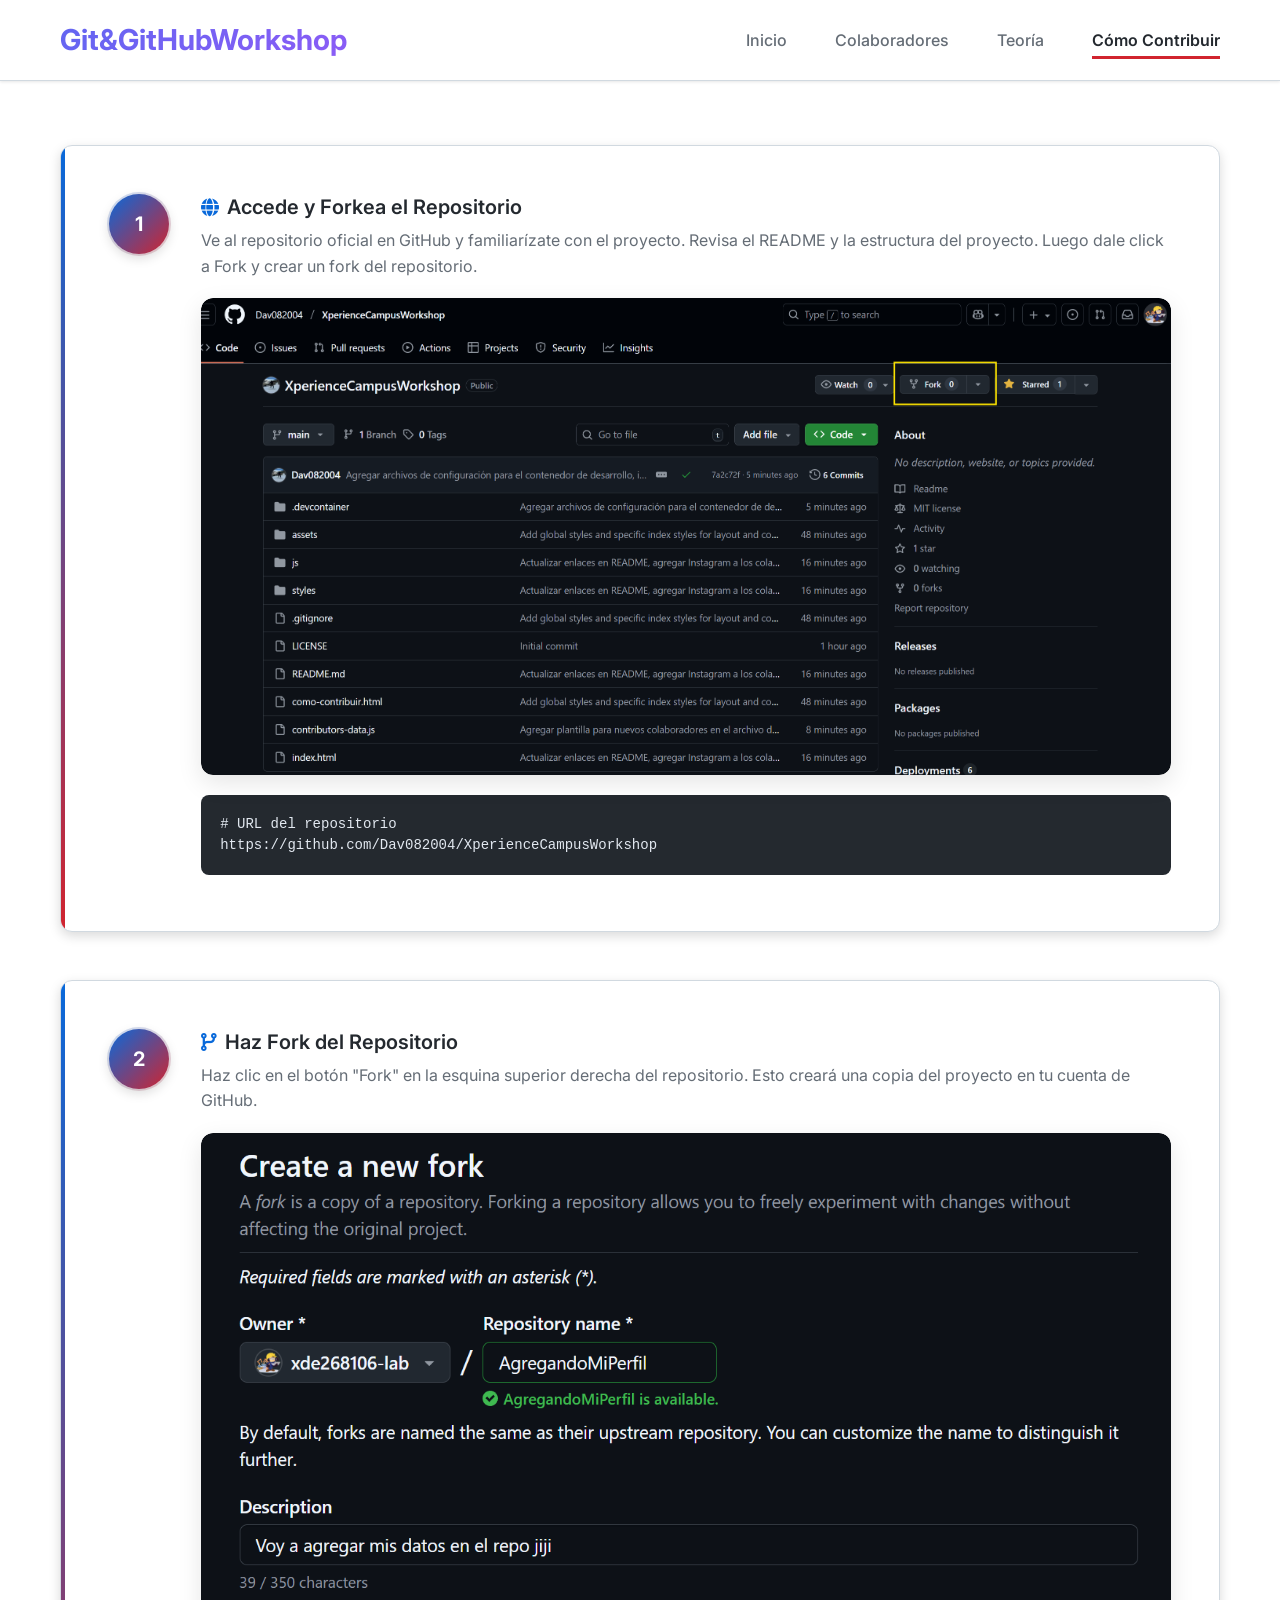
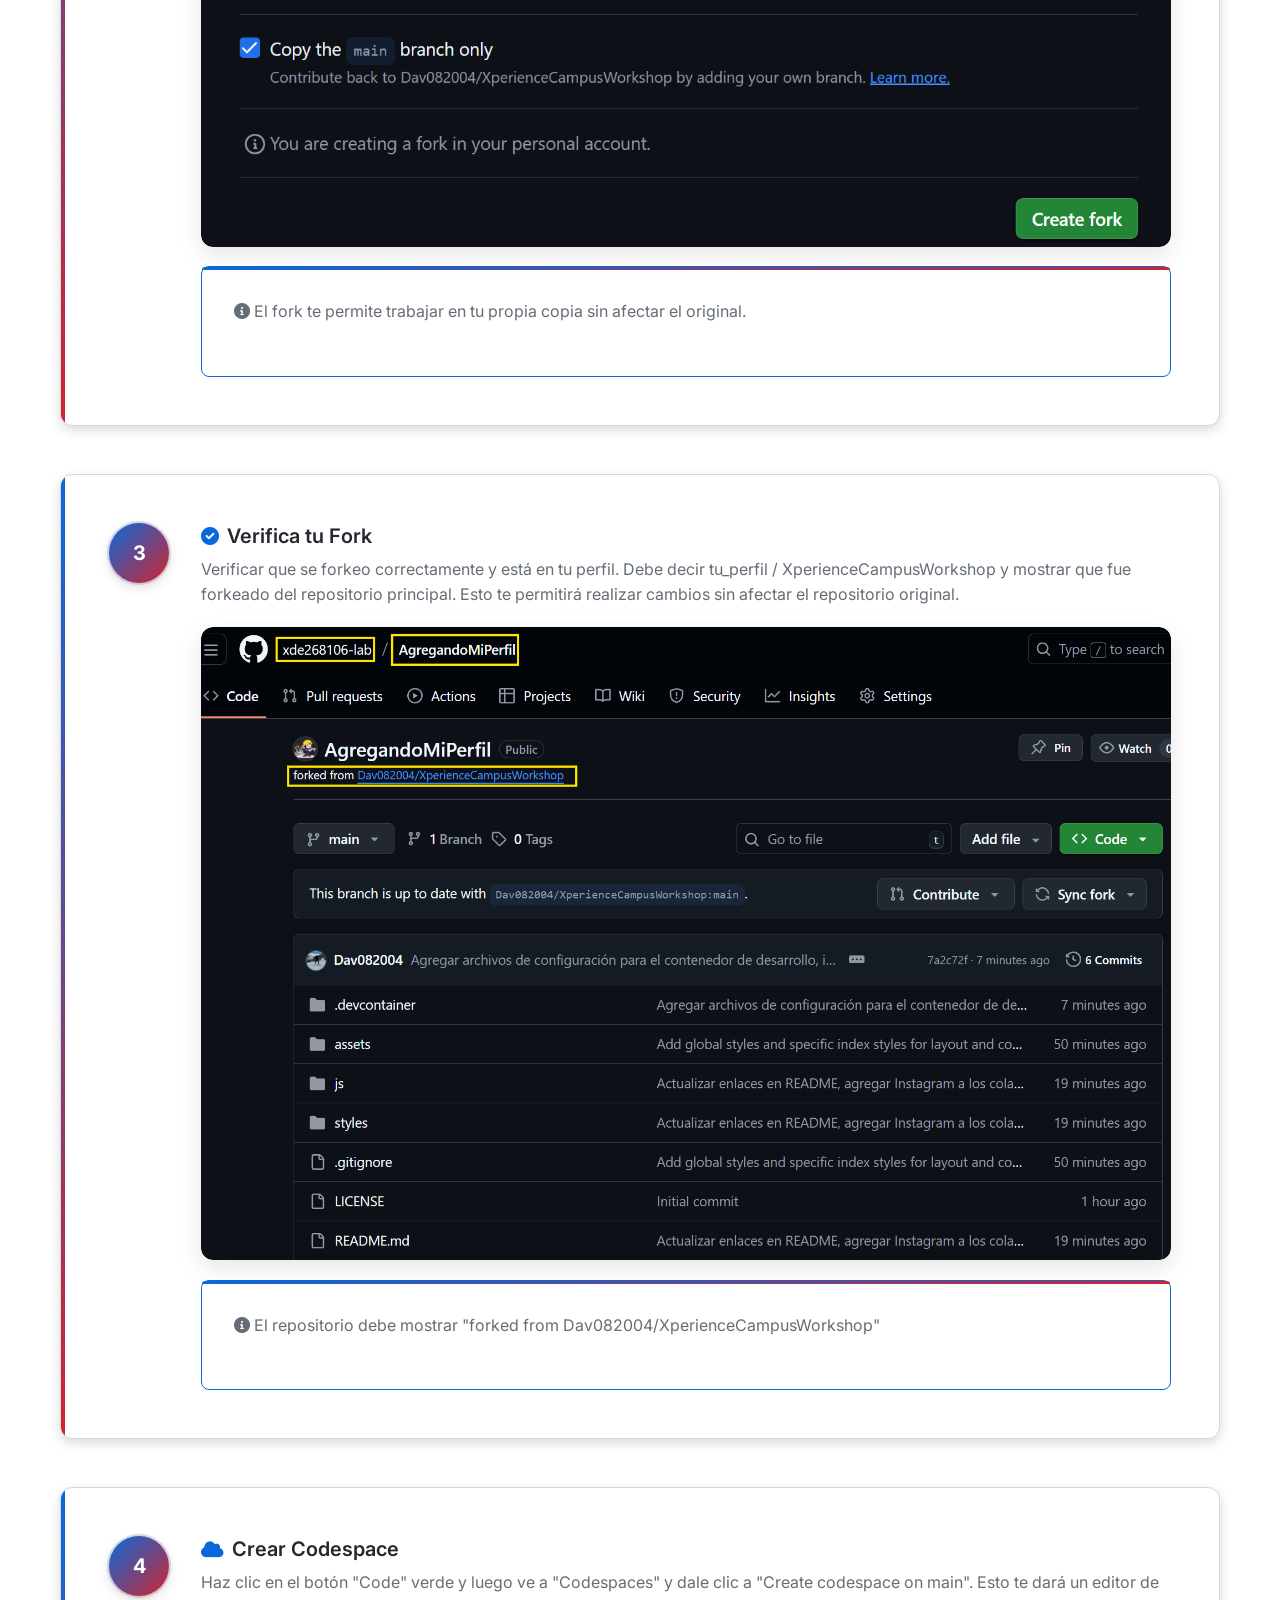
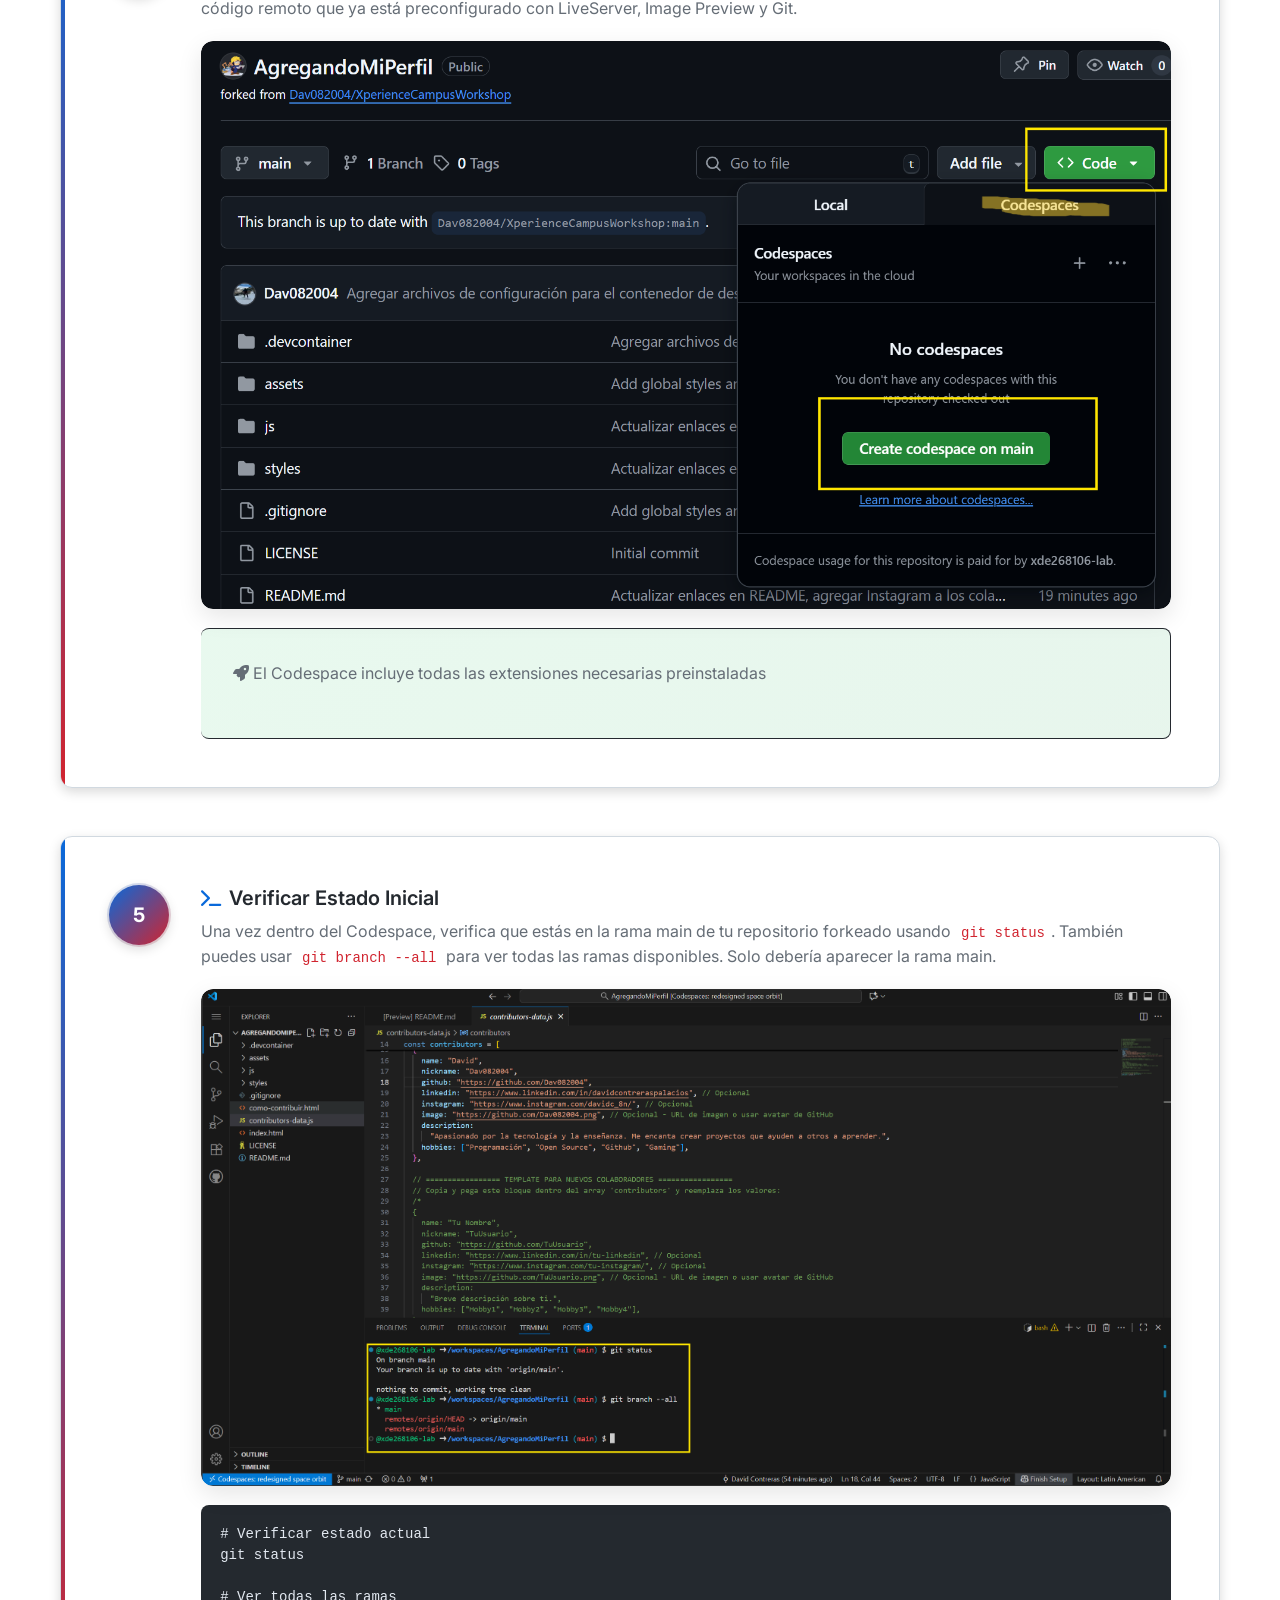
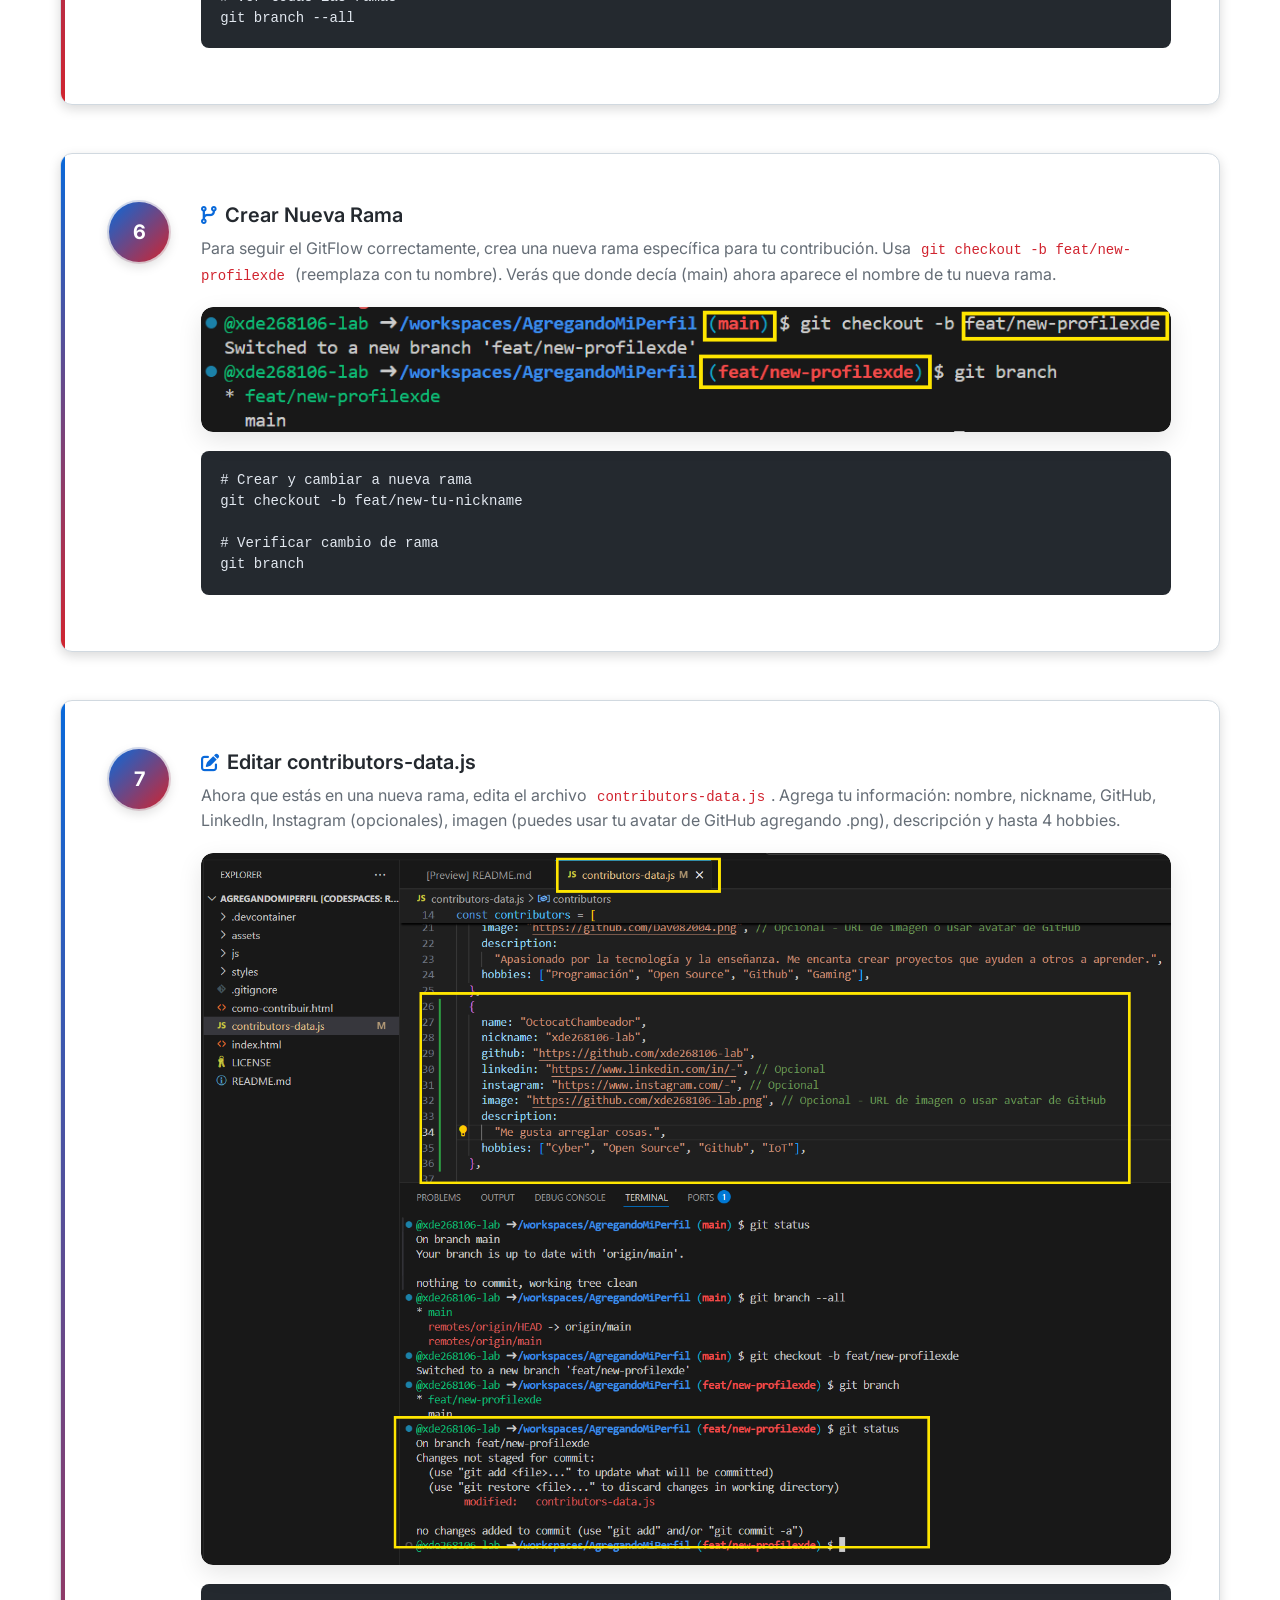
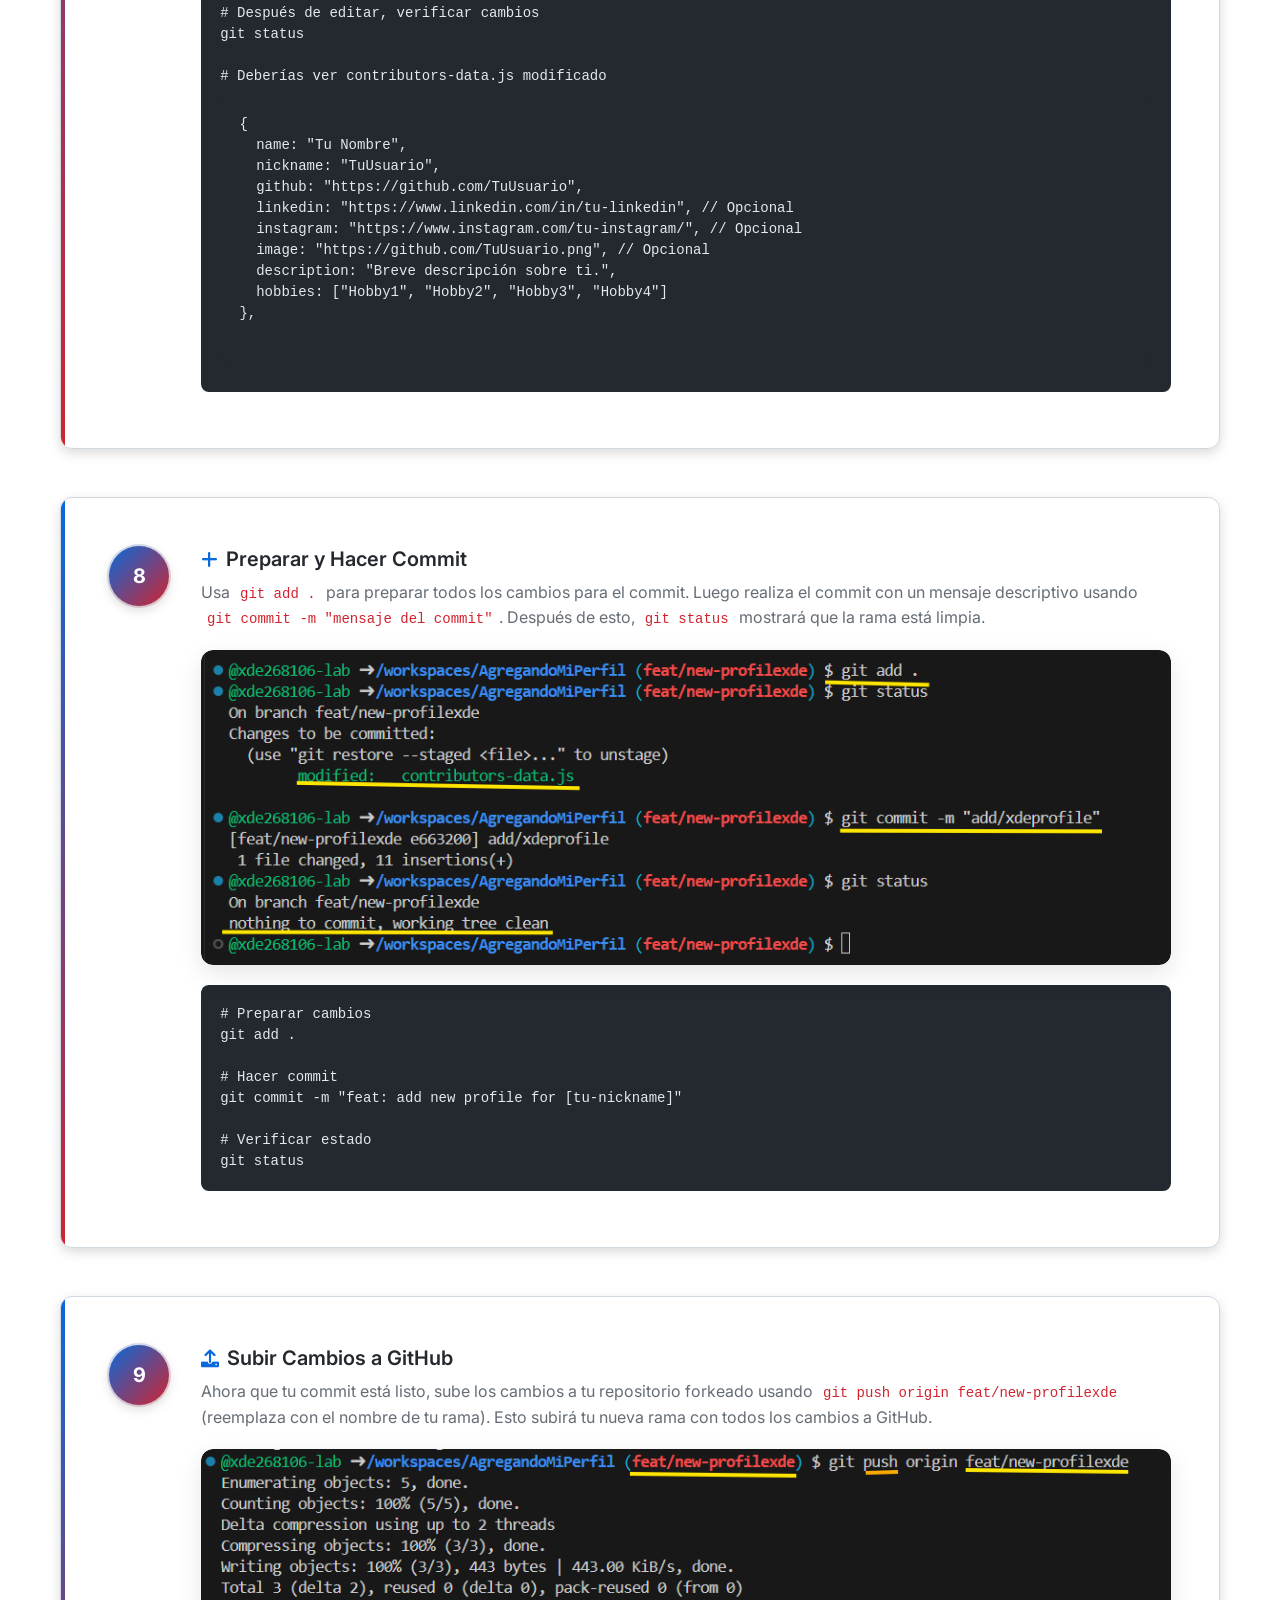
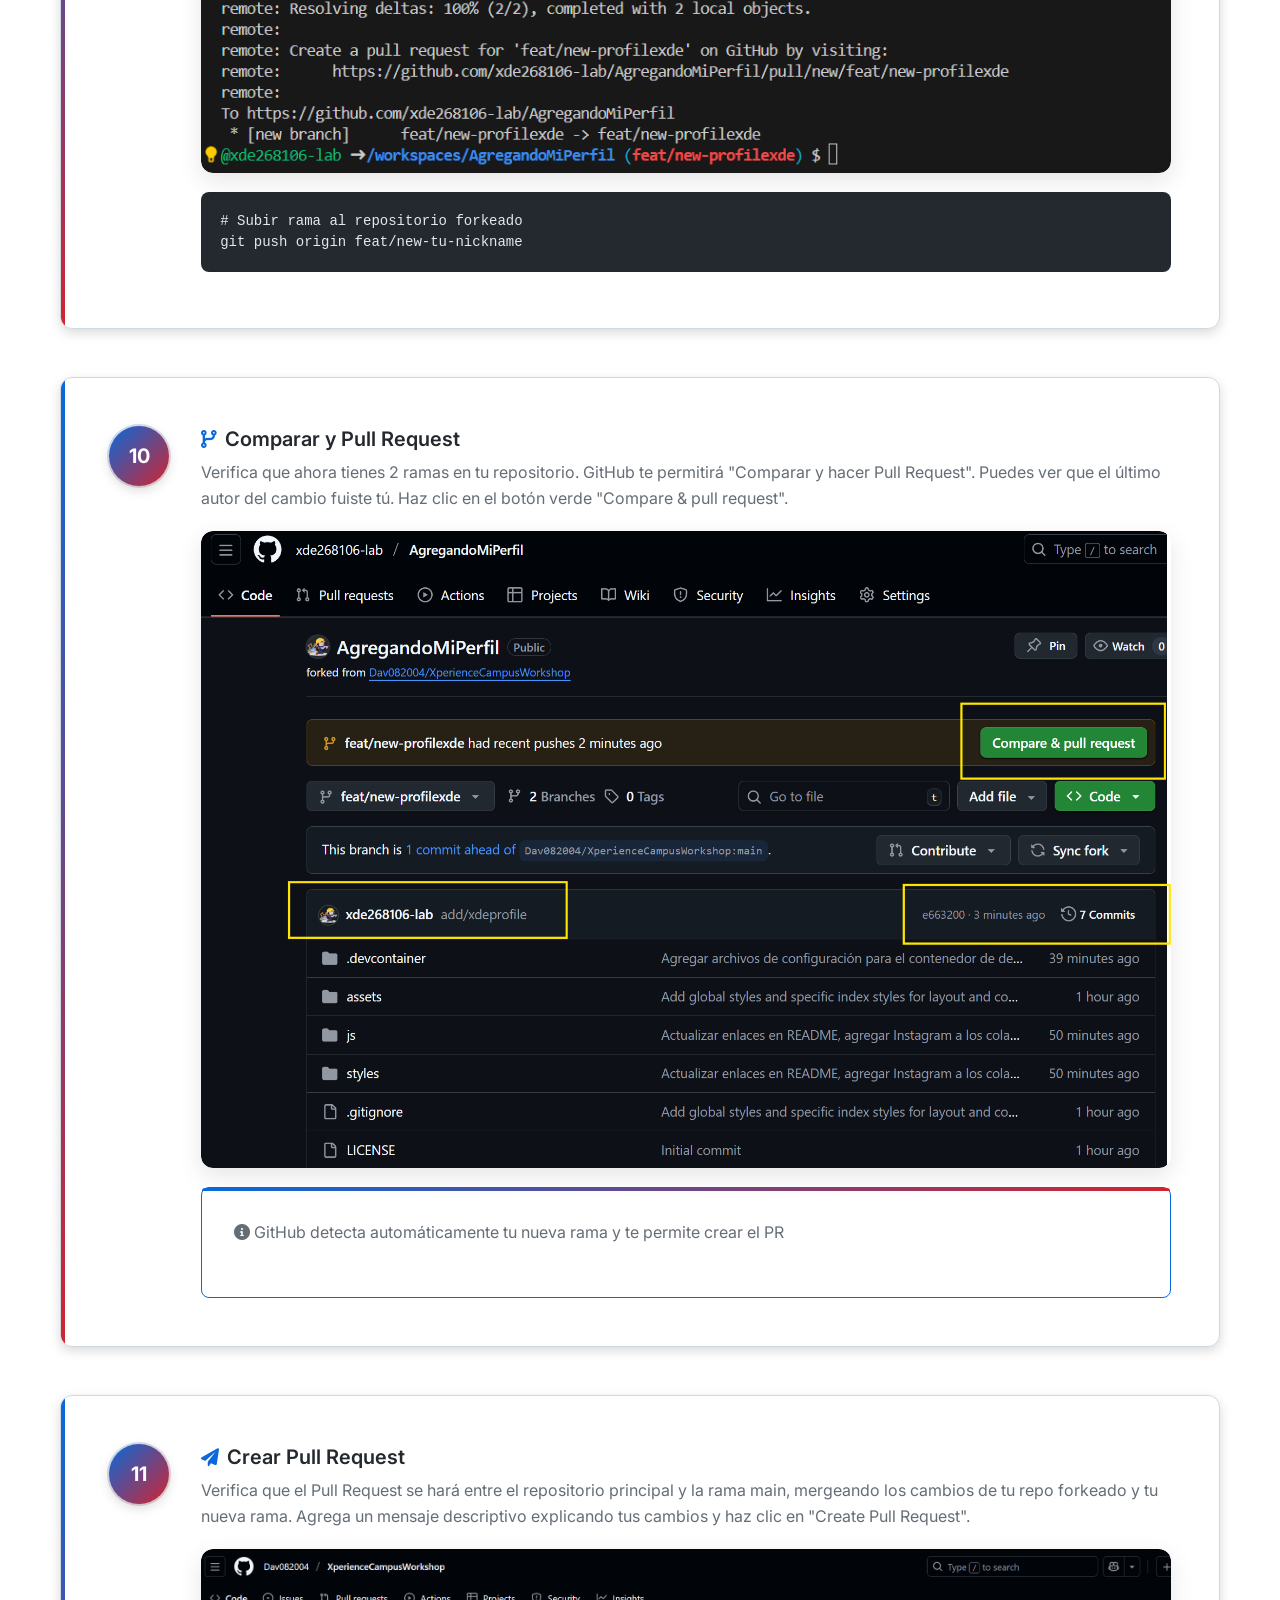
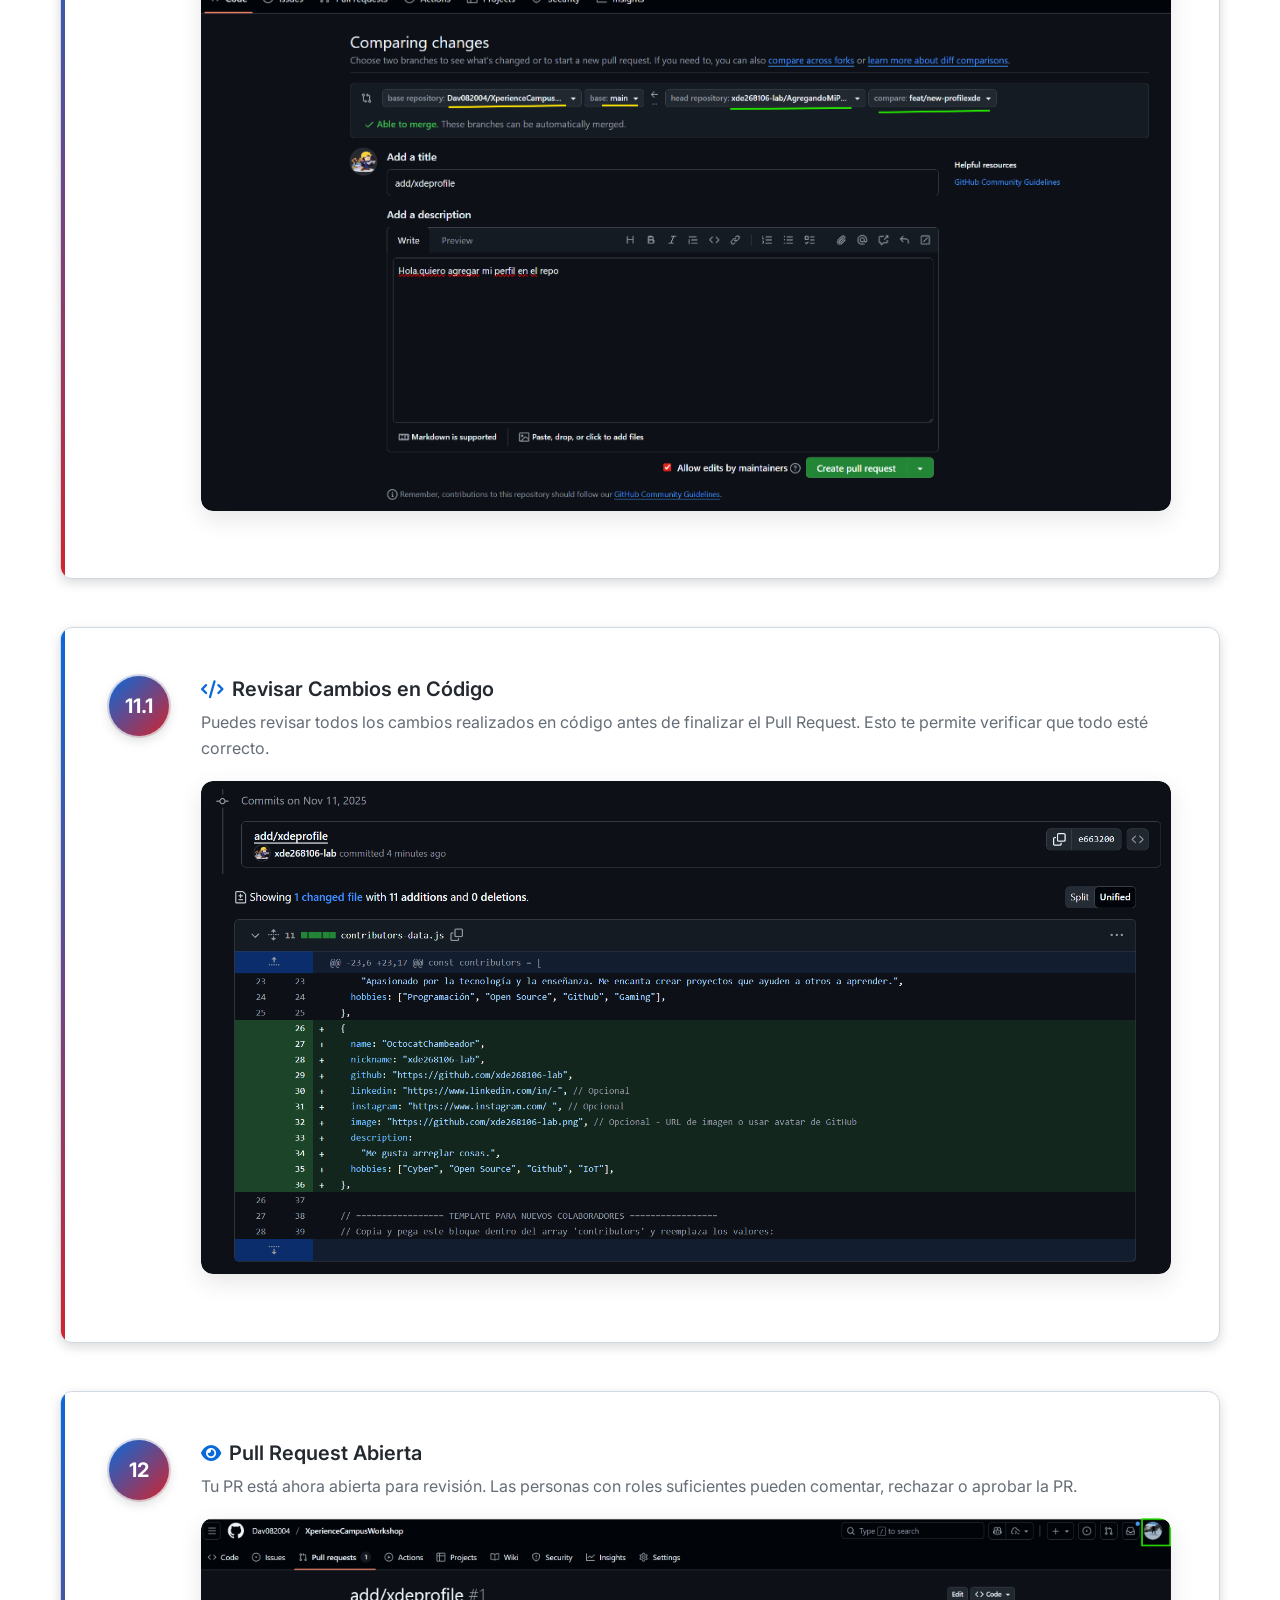
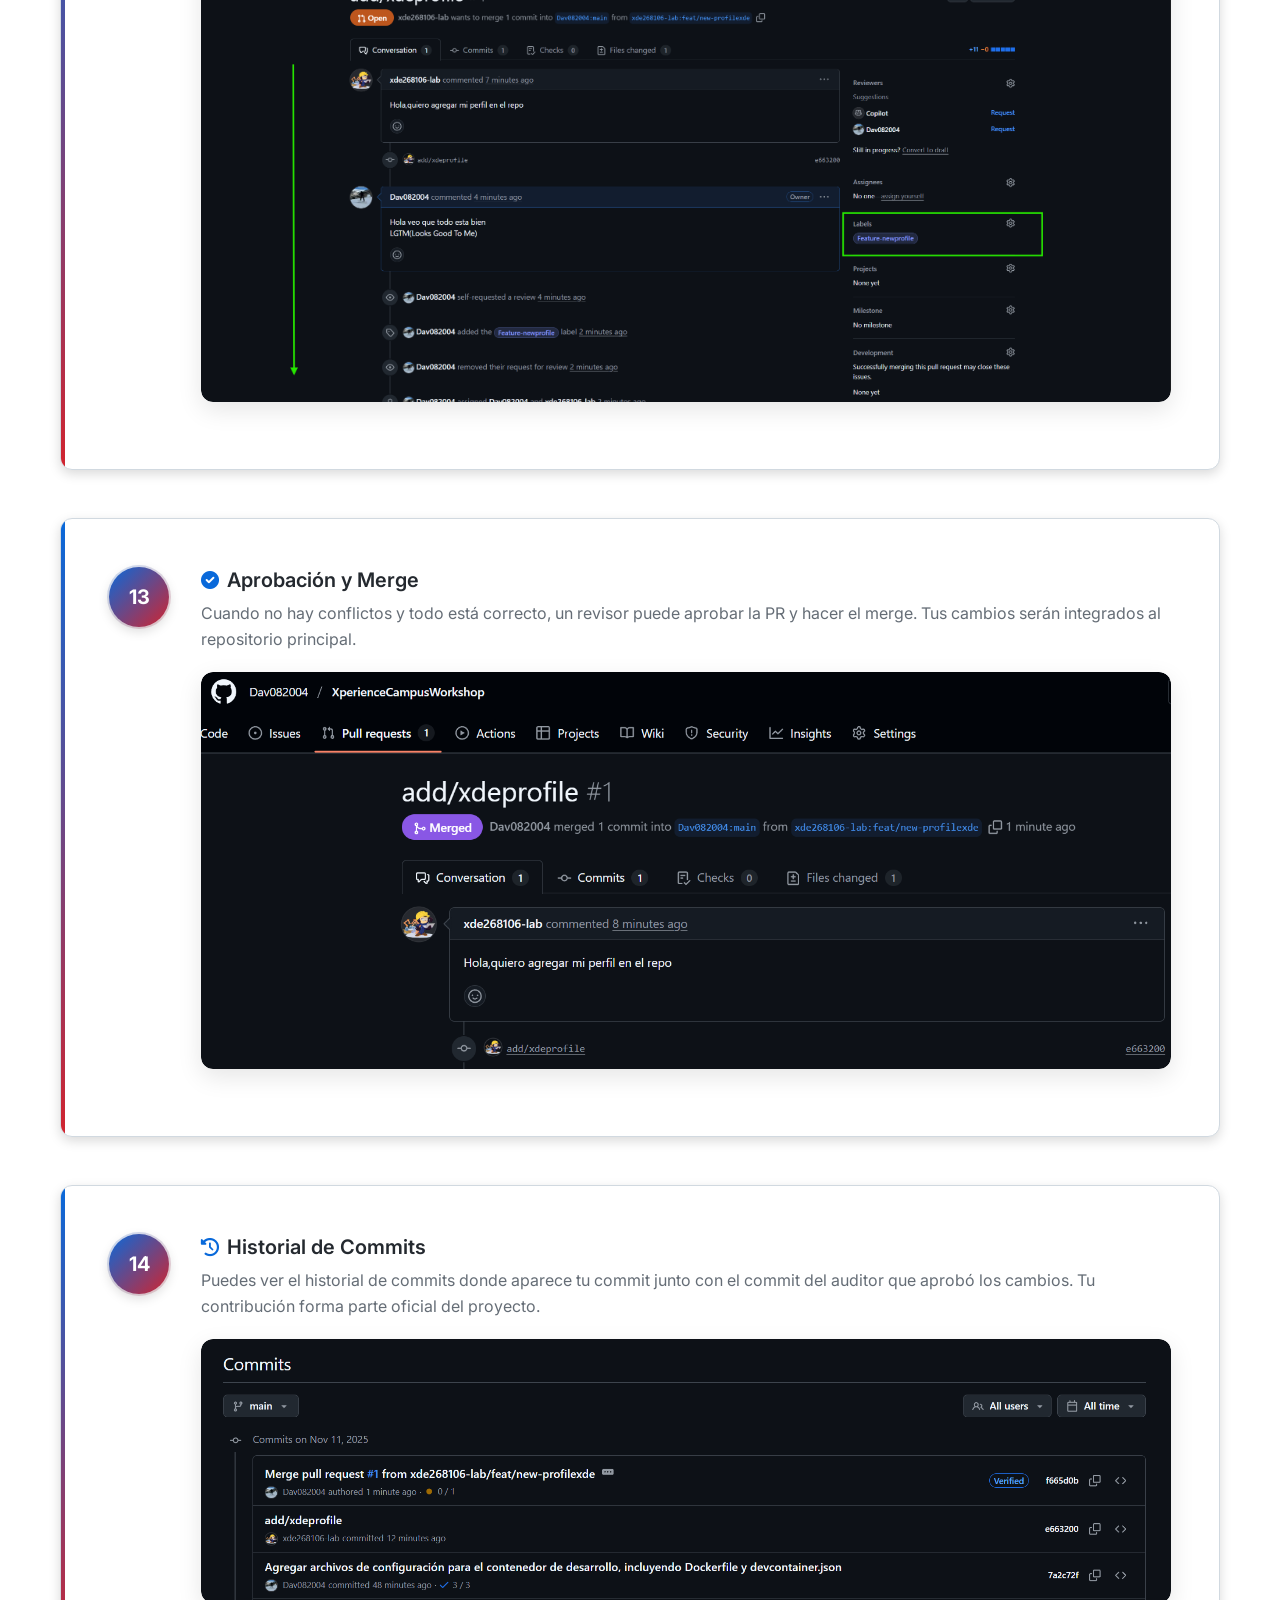
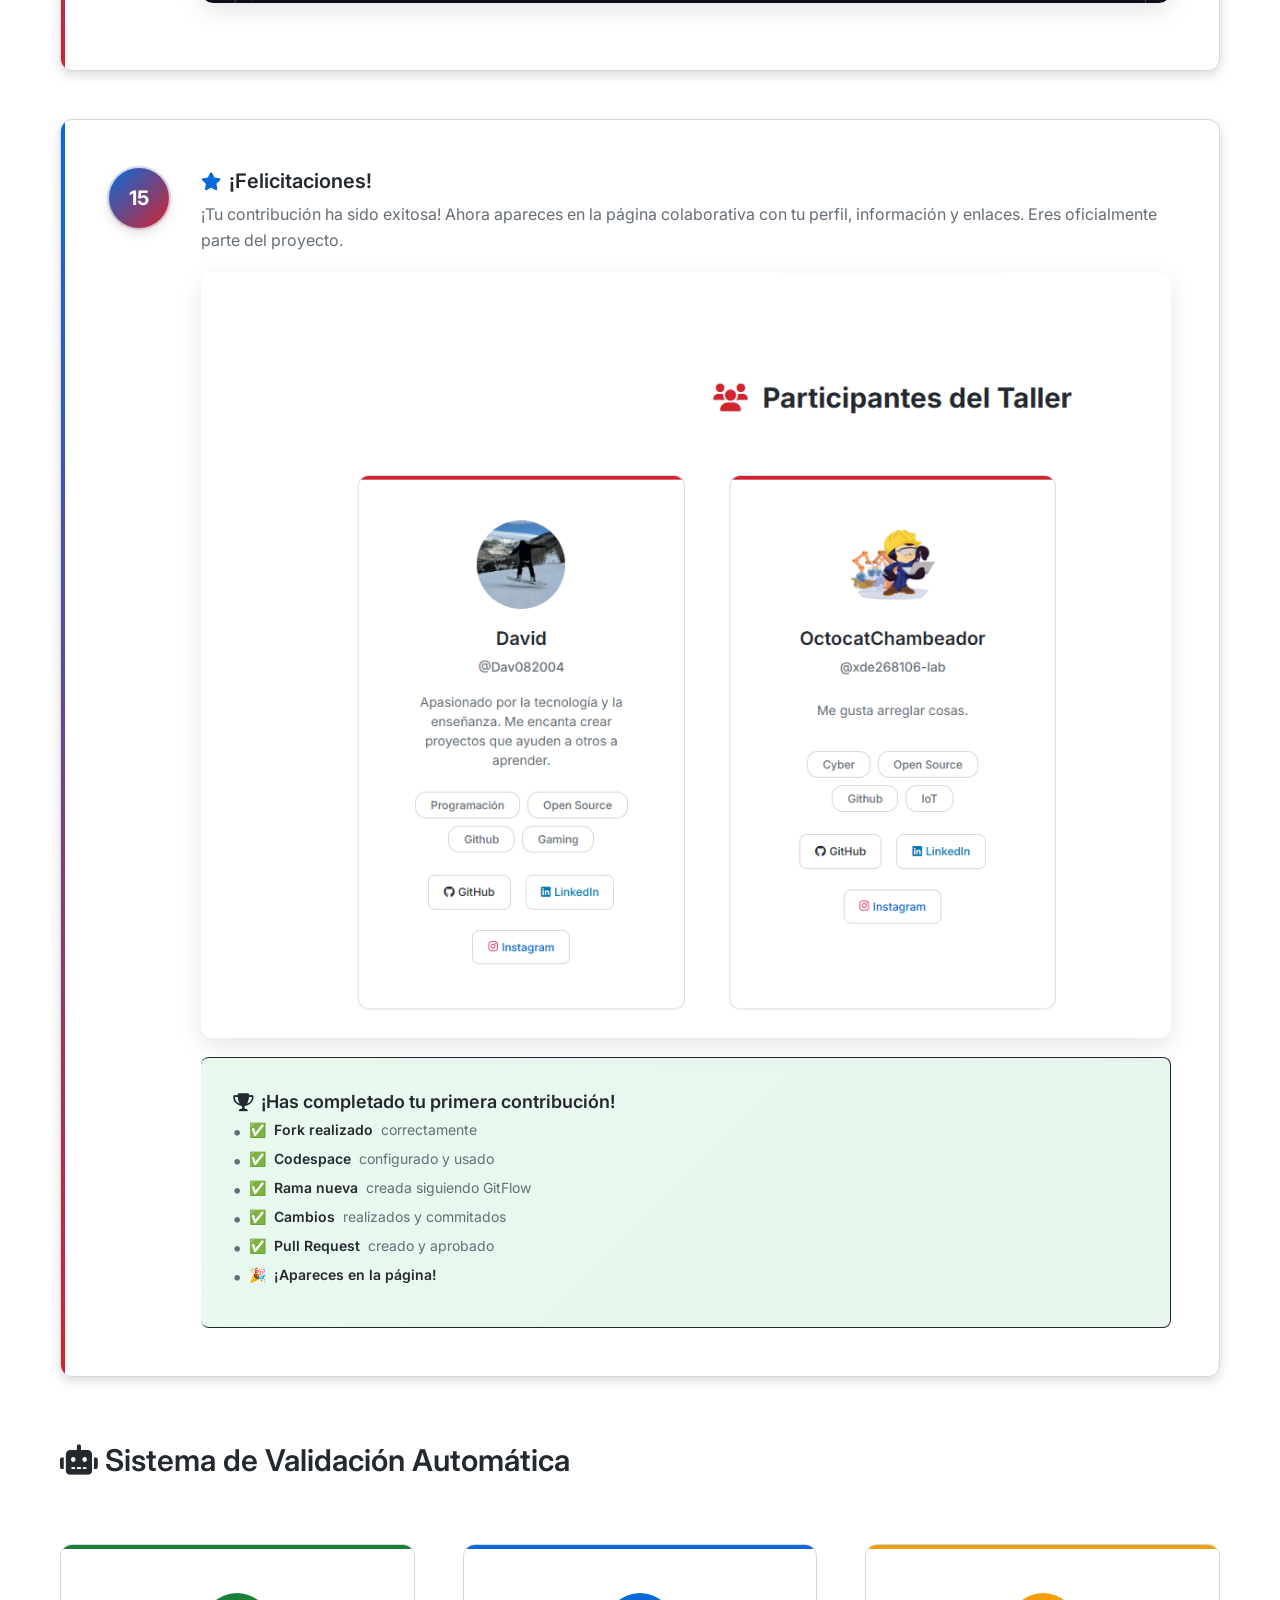
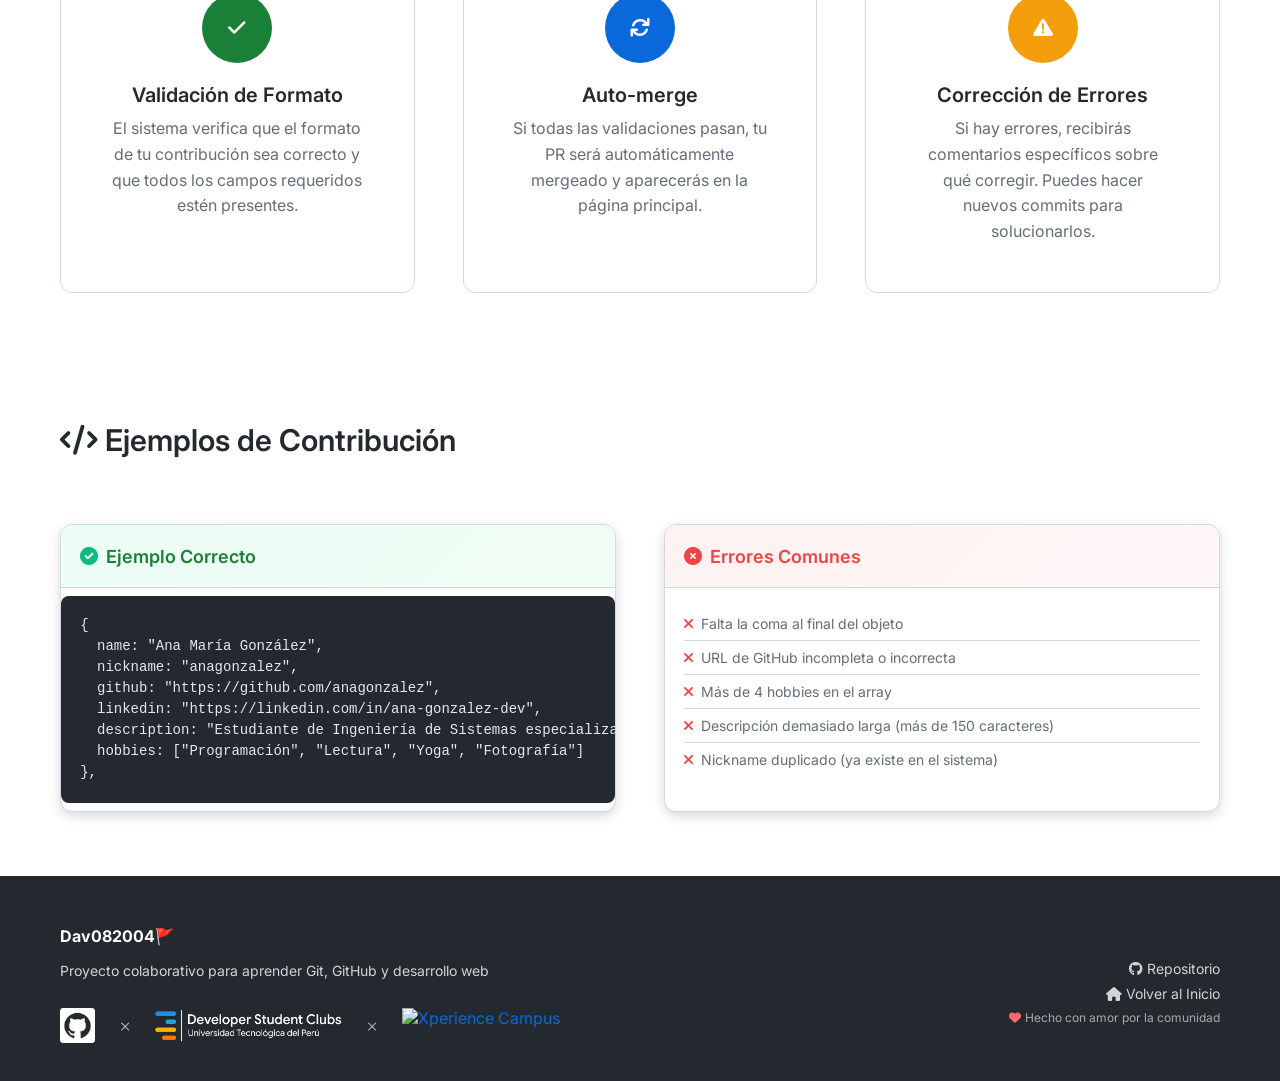
==== pages/como-contribuir-codespace.html @ 3e53f95e "Merge branch 'main' into newbranch" ====
<!DOCTYPE html>
<html lang="es">
  <head>
    <meta charset="UTF-8" />
    <meta name="viewport" content="width=device-width, initial-scale=1.0" />
    <title>Repositorio Colaborativo</title>
    <link rel="stylesheet" href="../styles/global.css" />
    <link rel="stylesheet" href="../styles/como-contribuir.css" />
    <link
      href="https://cdnjs.cloudflare.com/ajax/libs/font-awesome/6.0.0/css/all.min.css"
      rel="stylesheet" />
    <link
      href="https://fonts.googleapis.com/css2?family=Inter:wght@300;400;500;600;700&display=swap"
      rel="stylesheet" />
  </head>
  <body>
    <!-- Header -->
    <header class="header">
      <div class="header-container">
        <div class="header-title">
          <h1>Git&GitHubWorkshop</h1>
        </div>
        <nav class="header-nav" id="headerNav">
          <a href="../index.html" class="nav-link">Inicio</a>
          <a href="../index.html#participantes" class="nav-link">Colaboradores</a>
          <a href="teoria.html" class="nav-link">Teoría</a>
          <a href="como-contribuir.html" class="nav-link active"
            >Cómo Contribuir</a
          >
        </nav>
        <button class="mobile-menu-toggle" id="mobileMenuToggle">
          <span class="hamburger-line"></span>
          <span class="hamburger-line"></span>
          <span class="hamburger-line"></span>
        </button>
      </div>
    </header>

    <!-- Overlay para menú móvil -->
    <div class="mobile-overlay" id="mobileOverlay"></div>

    <!-- Main Content -->
    <main>
      <!-- Instrucciones para contribuir -->
      <section class="contribute-section">
        <div class="contribute-container">
          <div class="steps-container">
            <!-- Paso 1: Acceder al Repositorio -->
            <div class="step">
              <div class="step-number">1</div>
              <div class="step-content">
                <h3>
                  <i class="fas fa-globe"></i> Accede y Forkea el Repositorio
                </h3>
                <p>
                  Ve al repositorio oficial en GitHub y familiarízate con el
                  proyecto. Revisa el README y la estructura del proyecto. Luego
                  dale click a Fork y crear un fork del repositorio.
                </p>
                <div class="step-image">
                  <img
                    src="../assets/GuiaPasoAPasoV2/Paso1.png"
                    alt="Paso 1: Acceder al repositorio"
                    class="guide-image" />
                </div>
                <div class="code-example">
                  <pre><code># URL del repositorio
https://github.com/Dav082004/XperienceCampusWorkshop</code></pre>
                </div>
              </div>
            </div>

            <!-- Paso 2: Fork del Repositorio -->
            <div class="step">
              <div class="step-number">2</div>
              <div class="step-content">
                <h3>
                  <i class="fas fa-code-branch"></i> Haz Fork del Repositorio
                </h3>
                <p>
                  Haz clic en el botón "Fork" en la esquina superior derecha del
                  repositorio. Esto creará una copia del proyecto en tu cuenta
                  de GitHub.
                </p>
                <div class="step-image">
                  <img
                    src="../assets/GuiaPasoAPasoV2/Paso2.png"
                    alt="Paso 2: Fork del repositorio"
                    class="guide-image" />
                </div>
                <div class="info-box">
                  <p>
                    <i class="fas fa-info-circle"></i> El fork te permite
                    trabajar en tu propia copia sin afectar el original.
                  </p>
                </div>
              </div>
            </div>

            <!-- Paso 3: Verificar Fork -->
            <div class="step">
              <div class="step-number">3</div>
              <div class="step-content">
                <h3><i class="fas fa-check-circle"></i> Verifica tu Fork</h3>
                <p>
                  Verificar que se forkeo correctamente y está en tu perfil. Debe decir
                  tu_perfil / XperienceCampusWorkshop y mostrar que fue forkeado del repositorio principal.
                  Esto te permitirá realizar cambios sin afectar el repositorio original.
                </p>
                <div class="step-image">
                  <img
                    src="../assets/GuiaPasoAPasoV2/Paso3.png"
                    alt="Paso 3: Verificar fork"
                    class="guide-image" />
                </div>
                <div class="info-box">
                  <p>
                    <i class="fas fa-info-circle"></i> El repositorio debe mostrar "forked from Dav082004/XperienceCampusWorkshop"
                  </p>
                </div>
              </div>
            </div>

            <!-- Paso 4: Crear Codespace -->
            <div class="step">
              <div class="step-number">4</div>
              <div class="step-content">
                <h3><i class="fas fa-cloud"></i> Crear Codespace</h3>
                <p>
                  Haz clic en el botón "Code" verde y luego ve a "Codespaces" y dale clic a 
                  "Create codespace on main". Esto te dará un editor de código remoto que ya está 
                  preconfigurado con LiveServer, Image Preview y Git.
                </p>
                <div class="step-image">
                  <img
                    src="../assets/GuiaPasoAPasoV2/Paso4.png"
                    alt="Paso 4: Crear Codespace"
                    class="guide-image" />
                </div>
                <div class="info-box success">
                  <p>
                    <i class="fas fa-rocket"></i> El Codespace incluye todas las extensiones necesarias preinstaladas
                  </p>
                </div>
              </div>
            </div>

            <!-- Paso 5: Verificar Estado Inicial -->
            <div class="step">
              <div class="step-number">5</div>
              <div class="step-content">
                <h3><i class="fas fa-terminal"></i> Verificar Estado Inicial</h3>
                <p>
                  Una vez dentro del Codespace, verifica que estás en la rama main de tu repositorio forkeado 
                  usando <code>git status</code>. También puedes usar <code>git branch --all</code> para ver 
                  todas las ramas disponibles. Solo debería aparecer la rama main.
                </p>
                <div class="step-image">
                  <img
                    src="../assets/GuiaPasoAPasoV2/Paso5.png"
                    alt="Paso 5: Verificar estado inicial"
                    class="guide-image" />
                </div>
                <div class="code-example">
                  <pre><code># Verificar estado actual
git status

# Ver todas las ramas
git branch --all</code></pre>
                </div>
              </div>
            </div>

            <!-- Paso 6: Crear Nueva Rama -->
            <div class="step">
              <div class="step-number">6</div>
              <div class="step-content">
                <h3><i class="fas fa-code-branch"></i> Crear Nueva Rama</h3>
                <p>
                  Para seguir el GitFlow correctamente, crea una nueva rama específica para tu contribución. 
                  Usa <code>git checkout -b feat/new-profilexde</code> (reemplaza con tu nombre). 
                  Verás que donde decía (main) ahora aparece el nombre de tu nueva rama.
                </p>
                <div class="step-image">
                  <img
                    src="../assets/GuiaPasoAPasoV2/Paso6.png"
                    alt="Paso 6: Crear nueva rama"
                    class="guide-image" />
                </div>
                <div class="code-example">
                  <pre><code># Crear y cambiar a nueva rama
git checkout -b feat/new-tu-nickname

# Verificar cambio de rama
git branch</code></pre>
                </div>
              </div>
            </div>

            <!-- Paso 7: Editar Archivo -->
            <div class="step">
              <div class="step-number">7</div>
              <div class="step-content">
                <h3><i class="fas fa-edit"></i> Editar contributors-data.js</h3>
                <p>
                  Ahora que estás en una nueva rama, edita el archivo <code>contributors-data.js</code>. 
                  Agrega tu información: nombre, nickname, GitHub, LinkedIn, Instagram (opcionales), 
                  imagen (puedes usar tu avatar de GitHub agregando .png), descripción y hasta 4 hobbies.
                </p>
                <div class="step-image">
                  <img
                    src="../assets/GuiaPasoAPasoV2/Paso7.png"
                    alt="Paso 7: Editar archivo"
                    class="guide-image" />
                </div>
                <div class="code-example">
                  <pre><code># Después de editar, verificar cambios
git status

# Deberías ver contributors-data.js modificado</code></pre>

<div class="code-example">
  <pre><code>{
  name: "Tu Nombre",
  nickname: "TuUsuario",
  github: "https://github.com/TuUsuario",
  linkedin: "https://www.linkedin.com/in/tu-linkedin", // Opcional
  instagram: "https://www.instagram.com/tu-instagram/", // Opcional
  image: "https://github.com/TuUsuario.png", // Opcional
  description: "Breve descripción sobre ti.",
  hobbies: ["Hobby1", "Hobby2", "Hobby3", "Hobby4"]
},
  </code></pre>
</div>
                </div>
              </div>
            </div>

            <!-- Paso 8: Preparar Commit -->
            <div class="step">
              <div class="step-number">8</div>
              <div class="step-content">
                <h3><i class="fas fa-plus"></i> Preparar y Hacer Commit</h3>
                <p>
                  Usa <code>git add .</code> para preparar todos los cambios para el commit. 
                  Luego realiza el commit con un mensaje descriptivo usando 
                  <code>git commit -m "mensaje del commit"</code>. 
                  Después de esto, <code>git status</code> mostrará que la rama está limpia.
                </p>
                <div class="step-image">
                  <img
                    src="../assets/GuiaPasoAPasoV2/Paso8.png"
                    alt="Paso 8: Preparar commit"
                    class="guide-image" />
                </div>
                <div class="code-example">
                  <pre><code># Preparar cambios
git add .

# Hacer commit
git commit -m "feat: add new profile for [tu-nickname]"

# Verificar estado
git status</code></pre>
                </div>
              </div>
            </div>

            <!-- Paso 9: Push a GitHub -->
            <div class="step">
              <div class="step-number">9</div>
              <div class="step-content">
                <h3><i class="fas fa-upload"></i> Subir Cambios a GitHub</h3>
                <p>
                  Ahora que tu commit está listo, sube los cambios a tu repositorio forkeado usando 
                  <code>git push origin feat/new-profilexde</code> (reemplaza con el nombre de tu rama). 
                  Esto subirá tu nueva rama con todos los cambios a GitHub.
                </p>
                <div class="step-image">
                  <img
                    src="../assets/GuiaPasoAPasoV2/Paso9.png"
                    alt="Paso 9: Push a GitHub"
                    class="guide-image" />
                </div>
                <div class="code-example">
                  <pre><code># Subir rama al repositorio forkeado
git push origin feat/new-tu-nickname</code></pre>
                </div>
              </div>
            </div>

            <!-- Paso 10: Comparar y Pull Request -->
            <div class="step">
              <div class="step-number">10</div>
              <div class="step-content">
                <h3><i class="fas fa-code-branch"></i> Comparar y Pull Request</h3>
                <p>
                  Verifica que ahora tienes 2 ramas en tu repositorio. GitHub te permitirá 
                  "Comparar y hacer Pull Request". Puedes ver que el último autor del cambio 
                  fuiste tú. Haz clic en el botón verde "Compare & pull request".
                </p>
                <div class="step-image">
                  <img
                    src="../assets/GuiaPasoAPasoV2/Paso10.png"
                    alt="Paso 10: Comparar y PR"
                    class="guide-image" />
                </div>
                <div class="info-box">
                  <p>
                    <i class="fas fa-info-circle"></i> GitHub detecta automáticamente tu nueva rama y te permite crear el PR
                  </p>
                </div>
              </div>
            </div>

            <!-- Paso 11: Crear Pull Request -->
            <div class="step">
              <div class="step-number">11</div>
              <div class="step-content">
                <h3><i class="fas fa-paper-plane"></i> Crear Pull Request</h3>
                <p>
                  Verifica que el Pull Request se hará entre el repositorio principal y la rama main, 
                  mergeando los cambios de tu repo forkeado y tu nueva rama. Agrega un mensaje 
                  descriptivo explicando tus cambios y haz clic en "Create Pull Request".
                </p>
                <div class="step-image">
                  <img
                    src="../assets/GuiaPasoAPasoV2/Paso11.png"
                    alt="Paso 11: Crear PR"
                    class="guide-image" />
                </div>
              </div>
            </div>

            <!-- Paso 11.1: Ver Cambios en Código -->
            <div class="step">
              <div class="step-number">11.1</div>
              <div class="step-content">
                <h3><i class="fas fa-code"></i> Revisar Cambios en Código</h3>
                <p>
                  Puedes revisar todos los cambios realizados en código antes de finalizar 
                  el Pull Request. Esto te permite verificar que todo esté correcto.
                </p>
                <div class="step-image">
                  <img
                    src="../assets/GuiaPasoAPasoV2/Paso11.1.png"
                    alt="Paso 11.1: Ver cambios en código"
                    class="guide-image" />
                </div>
              </div>
            </div>

            <!-- Paso 12: PR Abierta -->
            <div class="step">
              <div class="step-number">12</div>
              <div class="step-content">
                <h3><i class="fas fa-eye"></i> Pull Request Abierta</h3>
                <p>
                  Tu PR está ahora abierta para revisión. Las personas con roles suficientes 
                  pueden comentar, rechazar o aprobar la PR.
                </p>
                <div class="step-image">
                  <img
                    src="../assets/GuiaPasoAPasoV2/Paso12.png"
                    alt="Paso 12: PR abierta"
                    class="guide-image" />
                </div>
              </div>
            </div>

            <!-- Paso 13: Aprobación y Merge -->
            <div class="step">
              <div class="step-number">13</div>
              <div class="step-content">
                <h3><i class="fas fa-check-circle"></i> Aprobación y Merge</h3>
                <p>
                  Cuando no hay conflictos y todo está correcto, un revisor puede aprobar 
                  la PR y hacer el merge. Tus cambios serán integrados al repositorio principal.
                </p>
                <div class="step-image">
                  <img
                    src="../assets/GuiaPasoAPasoV2/Paso13.png"
                    alt="Paso 13: Aprobación y merge"
                    class="guide-image" />
                </div>
              </div>
            </div>

            <!-- Paso 14: Historial de Commits -->
            <div class="step">
              <div class="step-number">14</div>
              <div class="step-content">
                <h3><i class="fas fa-history"></i> Historial de Commits</h3>
                <p>
                  Puedes ver el historial de commits donde aparece tu commit junto con 
                  el commit del auditor que aprobó los cambios. Tu contribución forma 
                  parte oficial del proyecto.
                </p>
                <div class="step-image">
                  <img
                    src="../assets/GuiaPasoAPasoV2/Paso14.png"
                    alt="Paso 14: Historial de commits"
                    class="guide-image" />
                </div>
              </div>
            </div>

            <!-- Paso 15: Resultado Final -->
            <div class="step">
              <div class="step-number">15</div>
              <div class="step-content">
                <h3><i class="fas fa-star"></i> ¡Felicitaciones!</h3>
                <p>
                  ¡Tu contribución ha sido exitosa! Ahora apareces en la página colaborativa 
                  con tu perfil, información y enlaces. Eres oficialmente parte del proyecto.
                </p>
                <div class="step-image">
                  <img
                    src="../assets/GuiaPasoAPasoV2/Paso15.png"
                    alt="Paso 15: Resultado final"
                    class="guide-image" />
                </div>
                <div class="info-box success">
                  <h4>
                    <i class="fas fa-trophy"></i> ¡Has completado tu primera contribución!
                  </h4>
                  <ul>
                    <li>✅ <strong>Fork realizado</strong> correctamente</li>
                    <li>✅ <strong>Codespace</strong> configurado y usado</li>
                    <li>✅ <strong>Rama nueva</strong> creada siguiendo GitFlow</li>
                    <li>✅ <strong>Cambios</strong> realizados y commitados</li>
                    <li>✅ <strong>Pull Request</strong> creado y aprobado</li>
                    <li>🎉 <strong>¡Apareces en la página!</strong></li>
                  </ul>
                </div>
              </div>
            </div>
          </div>
        </div>
      </section>

      <!-- Sección de validaciones automáticas -->
      <section class="validation-section">
        <div class="validation-container">
          <h2 class="section-title">
            <i class="fas fa-robot"></i>
            Sistema de Validación Automática
          </h2>
          <div class="validation-grid">
            <div class="validation-item">
              <div class="validation-icon success">
                <i class="fas fa-check"></i>
              </div>
              <h3>Validación de Formato</h3>
              <p>
                El sistema verifica que el formato de tu contribución sea
                correcto y que todos los campos requeridos estén presentes.
              </p>
            </div>
            <div class="validation-item">
              <div class="validation-icon info">
                <i class="fas fa-sync"></i>
              </div>
              <h3>Auto-merge</h3>
              <p>
                Si todas las validaciones pasan, tu PR será automáticamente
                mergeado y aparecerás en la página principal.
              </p>
            </div>
            <div class="validation-item">
              <div class="validation-icon warning">
                <i class="fas fa-exclamation-triangle"></i>
              </div>
              <h3>Corrección de Errores</h3>
              <p>
                Si hay errores, recibirás comentarios específicos sobre qué
                corregir. Puedes hacer nuevos commits para solucionarlos.
              </p>
            </div>
          </div>
        </div>
      </section>

      <!-- Sección de ejemplos -->
      <section class="examples-section">
        <div class="examples-container">
          <h2 class="section-title">
            <i class="fas fa-code"></i>
            Ejemplos de Contribución
          </h2>
          <div class="examples-grid">
            <div class="example-item">
              <h3>
                <i class="fas fa-check-circle" style="color: #10b981"></i>
                Ejemplo Correcto
              </h3>
              <div class="code-example">
                <pre><code>{
  name: "Ana María González",
  nickname: "anagonzalez",
  github: "https://github.com/anagonzalez",
  linkedin: "https://linkedin.com/in/ana-gonzalez-dev",
  description: "Estudiante de Ingeniería de Sistemas especializada en desarrollo web",
  hobbies: ["Programación", "Lectura", "Yoga", "Fotografía"]
},</code></pre>
              </div>
            </div>
            <div class="example-item">
              <h3>
                <i class="fas fa-times-circle" style="color: #ef4444"></i>
                Errores Comunes
              </h3>
              <div class="error-list">
                <div class="error-item">
                  <i class="fas fa-times"></i>
                  <span>Falta la coma al final del objeto</span>
                </div>
                <div class="error-item">
                  <i class="fas fa-times"></i>
                  <span>URL de GitHub incompleta o incorrecta</span>
                </div>
                <div class="error-item">
                  <i class="fas fa-times"></i>
                  <span>Más de 4 hobbies en el array</span>
                </div>
                <div class="error-item">
                  <i class="fas fa-times"></i>
                  <span
                    >Descripción demasiado larga (más de 150 caracteres)</span
                  >
                </div>
                <div class="error-item">
                  <i class="fas fa-times"></i>
                  <span>Nickname duplicado (ya existe en el sistema)</span>
                </div>
              </div>
            </div>
          </div>
        </div>
      </section>

      <!-- Footer -->
      <footer class="footer">
        <div class="footer-container">
          <div class="footer-content">
            <div class="footer-left">
              <div class="footer-logo">
                <div>
                  <p class="footer-description"><b>Dav082004🚩</b></p>
                </div>
              </div>
              <p class="footer-description">
                Proyecto colaborativo para aprender Git, GitHub y desarrollo web
              </p>
              <div class="footer-partners">
                <div class="partner-logos">
                  <a href="https://github.com" target="_blank" rel="noopener noreferrer" class="partner-link">
                    <img src="../assets/Github.png" alt="GitHub" class="partner-logo" />
                  </a>
                  <span class="partner-separator">×</span>
                  <a href="https://www.linkedin.com/company/dsc-utp/" target="_blank" rel="noopener noreferrer" class="partner-link">
                    <img src="../assets/Logo_DSCUTP.png" alt="Developer Student Clubs UTP" class="partner-logo" />
                  </a>
                  <span class="partner-separator">×</span>
                  <a href="https://www.linkedin.com/company/xperience-campus/" target="_blank" rel="noopener noreferrer" class="partner-link">
                    <img src="../assets/Logo_XperienceCampus.jpg" alt="Xperience Campus" class="partner-logo" />
                  </a>
                </div>
              </div>
            </div>
            <div class="footer-right">
              <div class="footer-links">
                <a
                  href="https://github.com/Dav082004/XperienceCampusWorkshop"
                  target="_blank">
                  <i class="fab fa-github"></i>
                  Repositorio
                </a>
                <a href="../index.html">
                  <i class="fas fa-home"></i>
                  Volver al Inicio
                </a>
              </div>
              <p class="footer-credit">
                <i class="fas fa-heart" style="color: #ff6b6b"></i>
                Hecho con amor por la comunidad
              </p>
            </div>
          </div>
        </div>
      </footer>
    </main>

    <script src="../js/como-contribuir.js"></script>
    <script src="../js/script.js"></script>
  </body>
</html>
---- styles/global.css ----
/* =====================================================
   VARIABLES CSS GLOBALES
   ===================================================== */
:root {
  /* Colores principales */
  --github-red: #d1242f;
  --github-dark: #24292f;
  --github-gray: #656.campus-experts-img {
    height: 60px;
    width: auto;
    object-fit: contain;
    transition: var(--transition);
  }
  --github-light-gray: #f6f8fa;
  --github-border: #d1d9e0;
  --white: #ffffff;

  /* Colores de texto */
  --text-primary: #24292f;
  --text-secondary: #656d76;
  --text-muted: #8b949e;

  /* Colores de acento */
  --accent-blue: #0969da;
  --accent-green: #1a7f37;
  --accent-yellow: #f59e0b;
  --accent-red: #ef4444;

  /* Sombras */
  --shadow-light: 0 1px 3px rgba(0, 0, 0, 0.1);
  --shadow-medium: 0 4px 12px rgba(0, 0, 0, 0.15);
  --shadow-large: 0 8px 25px rgba(0, 0, 0, 0.2);

  /* Bordes y espaciado */
  --border-radius: 8px;
  --border-radius-large: 12px;
  --border-radius-small: 4px;

  /* Transiciones */
  --transition-fast: all 0.15s ease;
  --transition: all 0.2s ease;
  --transition-slow: all 0.3s ease;

  /* Fuentes */
  --font-family: "Inter", -apple-system, BlinkMacSystemFont, "Segoe UI",
    sans-serif;
  --font-mono: "SFMono-Regular", Consolas, "Liberation Mono", Menlo, monospace;

  /* Tamaños de fuente */
  --text-xs: 0.75rem;
  --text-sm: 0.875rem;
  --text-base: 1rem;
  --text-lg: 1.125rem;
  --text-xl: 1.25rem;
  --text-2xl: 1.5rem;
  --text-3xl: 1.875rem;
  --text-4xl: 2.25rem;

  /* Espaciado */
  --spacing-xs: 0.25rem;
  --spacing-sm: 0.5rem;
  --spacing-md: 0.5rem;
  --spacing-lg: 1.2rem;
  --spacing-xl: 2rem;
  --spacing-2xl: 3rem;
  --spacing-3xl: 4rem;

  /* Contenedores */
  --container-max-width: 1200px;
  --container-padding: 20px;
}

/* =====================================================
   RESET Y ESTILOS BASE
   ===================================================== */
*,
*::before,
*::after {
  margin: 0;
  padding: 0;
  box-sizing: border-box;
}

html {
  scroll-behavior: smooth;
}

body {
  font-family: var(--font-family);
  line-height: var(--line-height);
  color: var(--text-primary);
  margin: 0;
  padding: 0;
  background: var(--github-bg);
  min-height: 100vh;
  display: flex;
  flex-direction: column;
}

main {
  flex: 1;
}

/* =====================================================
   TIPOGRAFÍA GLOBAL
   ===================================================== */
h1,
h2,
h3,
h4,
h5,
h6 {
  font-weight: 600;
  line-height: 1.3;
  margin-bottom: var(--spacing-md);
  color: var(--text-primary);
}

h1 {
  font-size: var(--text-4xl);
}
h2 {
  font-size: var(--text-3xl);
}
h3 {
  font-size: var(--text-2xl);
}
h4 {
  font-size: var(--text-xl);
}
h5 {
  font-size: var(--text-lg);
}
h6 {
  font-size: var(--text-base);
}

p {
  margin-bottom: var(--spacing-md);
  color: var(--text-secondary);
}

a {
  color: var(--accent-blue);
  text-decoration: none;
  transition: var(--transition);
}

a:hover {
  color: var(--github-dark);
  text-decoration: underline;
}

/* =====================================================
   COMPONENTES REUTILIZABLES
   ===================================================== */

/* Contenedores */
.container {
  max-width: var(--container-max-width);
  margin: 0 auto;
  padding: 0 var(--container-padding);
}

/* Botones */
.btn {
  display: inline-flex;
  align-items: center;
  gap: var(--spacing-sm);
  padding: 12px 24px;
  border: none;
  border-radius: var(--border-radius);
  font-weight: 500;
  font-size: var(--text-sm);
  text-decoration: none;
  cursor: pointer;
  transition: var(--transition);
  font-family: inherit;
}

.btn-primary {
  background: var(--github-red);
  color: var(--white);
  border: 2px solid var(--github-red);
}

.btn-primary:hover {
  background: #b91c1c;
  border-color: #b91c1c;
  color: var(--white);
  text-decoration: none;
  transform: translateY(-2px);
  box-shadow: var(--shadow-medium);
}

.btn-secondary {
  background: transparent;
  color: var(--text-primary);
  border: 2px solid var(--github-border);
}

.btn-secondary:hover {
  background: var(--github-light-gray);
  border-color: var(--text-primary);
  color: var(--text-primary);
  text-decoration: none;
  transform: translateY(-2px);
}

/* Código */
code {
  background: var(--github-light-gray);
  padding: 2px 6px;
  border-radius: var(--border-radius-small);
  font-family: var(--font-mono);
  font-size: var(--text-sm);
  color: var(--github-red);
}

.code-example {
  background: var(--github-dark);
  border-radius: var(--border-radius);
  padding: var(--spacing-lg);
  margin: var(--spacing-md) 0;
  overflow-x: auto;
}

.code-example pre {
  margin: 0;
  color: #e2e8f0;
  font-family: var(--font-mono);
  font-size: var(--text-sm);
  line-height: 1.5;
}

.code-example code {
  background: transparent;
  padding: 0;
  color: inherit;
}

/* =====================================================
   HEADER Y NAVEGACIÓN
   ===================================================== */
.header {
  background: var(--white);
  border-bottom: 1px solid var(--github-border);
  position: sticky;
  top: 0;
  z-index: 1000;
  box-shadow: var(--shadow-light);
}

.header-container {
  max-width: var(--container-max-width);
  margin: 0 auto;
  padding: 0 var(--container-padding);
  display: flex;
  align-items: center;
  justify-content: space-between;
  height: 80px;
}

/* Header Title */
.header-title {
  display: flex;
  align-items: center;
}

.header-title h1 {
  font-size: 1.8rem;
  font-weight: 700;
  background: linear-gradient(135deg, #6366f1, #8b5cf6);
  -webkit-background-clip: text;
  -webkit-text-fill-color: transparent;
  background-clip: text;
  margin: 0;
}

/* Header Logos */
.header-logos {
  display: flex;
  align-items: center;
  gap: var(--spacing-lg);
}

.header-logo-link {
  display: flex;
  align-items: center;
  text-decoration: none;
  transition: var(--transition);
}

.header-logo-link:hover {
  transform: scale(1.05);
}

.header-logo-img {
  height: 50px;
  width: auto;
  object-fit: contain;
  transition: var(--transition);
}

.logo-separator {
  font-size: 24px;
  font-weight: 300;
  color: var(--github-gray);
  user-select: none;
}

/* Logo GitHub Campus Experts (mantenido para compatibilidad) */
.campus-experts-logo {
  display: flex;
  align-items: center;
  gap: var(--spacing-md);
  text-decoration: none;
}

.campus-experts-logo:hover {
  text-decoration: none;
}

.campus-experts-img {
  height: 70px;
  width: auto;
  object-fit: contain;
  transition: var(--transition);
}

.campus-experts-img:hover {
  transform: scale(1.05);
}

.campus-experts-img.small {
  height: 30px;
}

/* Navegación */
.header-nav {
  display: flex;
  align-items: center;
  gap: var(--spacing-2xl);
}

.nav-link {
  color: var(--text-secondary);
  font-weight: 500;
  text-decoration: none;
  padding: var(--spacing-md) 0;
  transition: var(--transition);
  position: relative;
}

.nav-link:hover {
  color: var(--text-primary);
  text-decoration: none;
}

.nav-link.active {
  color: var(--text-primary);
  font-weight: 600;
}

.nav-link.active::after {
  content: "";
  position: absolute;
  bottom: -1px;
  left: 0;
  right: 0;
  height: 3px;
  background: var(--github-red);
}

/* Menu móvil toggle */
.mobile-menu-toggle {
  display: none;
  flex-direction: column;
  justify-content: center;
  align-items: center;
  width: 40px;
  height: 40px;
  cursor: pointer;
  padding: 8px;
  background: none;
  border: none;
  z-index: 1001;
  transition: var(--transition);
  border-radius: var(--border-radius-small);
}

.mobile-menu-toggle:hover {
  background: rgba(0, 0, 0, 0.05);
}

.hamburger-line {
  display: block;
  width: 24px;
  height: 3px;
  background: var(--text-primary);
  margin: 3px 0;
  transition: all 0.3s ease;
  border-radius: 2px;
}

.mobile-menu-toggle.active .hamburger-line:nth-child(1) {
  transform: rotate(45deg) translate(6px, 6px);
}

.mobile-menu-toggle.active .hamburger-line:nth-child(2) {
  opacity: 0;
}

.mobile-menu-toggle.active .hamburger-line:nth-child(3) {
  transform: rotate(-45deg) translate(6px, -6px);
}

/* Overlay para cerrar el menú móvil */
.mobile-overlay {
  display: none;
  position: fixed;
  top: 0;
  left: 0;
  width: 100%;
  height: 100%;
  background: rgba(0, 0, 0, 0.5);
  z-index: 999;
  opacity: 0;
  transition: opacity 0.3s ease;
}

.mobile-overlay.active {
  display: block;
  opacity: 1;
}

.welcome-modal.active {
  opacity: 1;
  visibility: visible;
}

.welcome-modal-content {
  background: var(--white);
  border-radius: var(--border-radius-large);
  padding: var(--spacing-2xl);
  max-width: 450px;
  width: 90%;
  position: relative;
  transform: scale(0.8);
  transition: transform 0.3s ease;
  box-shadow: var(--shadow-large);
  text-align: center;
}

.welcome-modal.active .welcome-modal-content {
  transform: scale(1);
}

.welcome-close-btn {
  position: absolute;
  top: 8px;
  right: 8px;
  background: rgba(0, 0, 0, 0.15);
  border: 2px solid rgba(0, 0, 0, 0.3);
  font-size: 24px;
  color: var(--text-primary);
  cursor: pointer;
  padding: 0;
  border-radius: 50%;
  transition: var(--transition);
  width: 45px;
  height: 45px;
  display: flex;
  align-items: center;
  justify-content: center;
  font-weight: bold;
  z-index: 10;
  line-height: 1;
  font-family: Arial, sans-serif;
}

.welcome-close-btn:hover {
  background: rgba(220, 53, 69, 0.9);
  border-color: #dc3545;
  color: white;
  transform: scale(1.1);
}

.welcome-close-btn:active {
  transform: scale(0.95);
}

.welcome-header {
  margin-bottom: var(--spacing-xl);
}

.welcome-icon {
  width: 70px;
  height: 70px;
  background: linear-gradient(135deg, var(--github-red), #ff6b6b);
  border-radius: 50%;
  display: flex;
  align-items: center;
  justify-content: center;
  margin: 0 auto var(--spacing-lg);
  font-size: 28px;
  color: white;
  animation: welcomePulse 2s infinite;
}

@keyframes welcomePulse {
  0%,
  100% {
    transform: scale(1);
  }
  50% {
    transform: scale(1.05);
  }
}

.welcome-header h2 {
  font-size: 28px;
  color: var(--text-primary);
  margin: 0;
  font-weight: 700;
}

.welcome-body {
  margin-bottom: var(--spacing-xl);
}

.welcome-body p {
  font-size: 16px;
  color: var(--text-secondary);
  margin: 0;
  line-height: 1.6;
}

.welcome-footer .btn {
  padding: 12px 24px;
  font-size: 16px;
  font-weight: 600;
  min-width: 140px;
}

/* Responsive para modal */
@media (max-width: 768px) {
  .welcome-modal-content {
    padding: var(--spacing-xl);
    margin: var(--spacing-lg);
  }

  .welcome-icon {
    width: 60px;
    height: 60px;
    font-size: 24px;
  }

  .welcome-header h2 {
    font-size: 24px;
  }

  .welcome-body p {
    font-size: 15px;
  }
}

/* Overlay para menú móvil */
.mobile-overlay {
  position: fixed;
  top: 0;
  left: 0;
  width: 100%;
  height: 100%;
  background: rgba(0, 0, 0, 0.5);
  z-index: 999;
  opacity: 0;
  visibility: hidden;
  transition: all 0.3s ease;
}

.mobile-overlay.active {
  opacity: 1;
  visibility: visible;
}

/* ========================================
   ADDITIONAL ANIMATIONS FOR THEORY PAGE
======================================== */

.section-highlight {
  position: relative;
  animation: highlightPulse 2s ease-in-out;
}

@keyframes highlightPulse {
  0%, 100% {
    background-color: transparent;
  }
  50% {
    background-color: rgba(99, 102, 241, 0.1);
  }
}

.animate-in {
  opacity: 1 !important;
  transform: translateY(0) !important;
  transition: all 0.6s ease-out;
}

/* Scroll indicator para páginas largas */
.scroll-progress {
  position: fixed;
  top: 0;
  left: 0;
  width: 0%;
  height: 3px;
  background: linear-gradient(to right, #6366f1, #8b5cf6);
  z-index: 9999;
  transition: width 0.3s ease;
}

/* Mejoras para accesibilidad */
@media (prefers-reduced-motion: reduce) {
  *,
  *::before,
  *::after {
    animation-duration: 0.01ms !important;
    animation-iteration-count: 1 !important;
    transition-duration: 0.01ms !important;
    scroll-behavior: auto !important;
  }
}

/* Focus visible para mejor navegación por teclado */
.command-card:focus-visible,
.ecosystem-card:focus-visible,
.hero-nav-link:focus-visible,
.insight-card:focus-visible {
  outline: 2px solid #6366f1;
  outline-offset: 2px;
}

/* ========================================
   FOOTER STYLES
======================================== */

.footer {
  background: var(--github-dark);
  color: white;
  padding: var(--spacing-2xl) 0 var(--spacing-lg);
  margin-top: auto;
  position: relative;
}

.footer-container {
  max-width: 1200px;
  margin: 0 auto;
  padding: 0 var(--container-padding);
}

.footer-content {
  display: grid;
  grid-template-columns: 1fr auto;
  gap: var(--spacing-2xl);
  align-items: center;
}

.footer-left {
  display: flex;
  flex-direction: column;
  gap: var(--spacing-sm);
}

.footer-logo {
  display: flex;
  align-items: center;
  gap: var(--spacing-sm);
  margin-bottom: var(--spacing-xs);
}

.footer-description {
  margin: 0;
  color: rgba(255, 255, 255, 0.8);
  font-size: var(--text-sm);
  line-height: 1.5;
}

.footer-description:first-child {
  color: white;
  font-size: var(--text-md);
  font-weight: 600;
}

.footer-right {
  display: flex;
  flex-direction: column;
  align-items: flex-end;
  gap: var(--spacing-md);
}

.footer-links {
  display: flex;
  flex-direction: column;
  gap: var(--spacing-sm);
  align-items: flex-end;
}

.footer-links a {
  display: flex;
  align-items: center;
  gap: var(--spacing-xs);
  color: rgba(255, 255, 255, 0.8);
  text-decoration: none;
  font-size: var(--text-sm);
  transition: var(--transition);
}

.footer-links a:hover {
  color: white;
  transform: translateX(-2px);
}

.footer-links i {
  font-size: var(--text-md);
}

.footer-credit {
  margin: 0;
  color: rgba(255, 255, 255, 0.6);
  font-size: var(--text-xs);
  display: flex;
  align-items: center;
  gap: var(--spacing-xs);
}

.footer-credit i {
  animation: heartbeat 2s infinite;
}

@keyframes heartbeat {
  0%, 100% {
    transform: scale(1);
  }
  50% {
    transform: scale(1.1);
  }
}

/* Footer Partners */
.footer-partners {
  margin: var(--spacing-lg) 0;
}

.partner-logos {
  display: flex;
  align-items: center;
  gap: 1rem;
  flex-wrap: wrap;
}

.partner-link {
  display: flex;
  align-items: center;
  text-decoration: none;
  transition: var(--transition);
}

.partner-link:hover {
  transform: scale(1.05);
}

.partner-logo {
  height: 35px;
  width: auto;
  object-fit: contain;
}

.partner-separator {
  font-size: 1.2rem;
  color: rgba(255, 255, 255, 0.6);
  font-weight: 300;
  margin: 0 0.5rem;
}

/* =====================================================
   UTILIDADES
   ===================================================== */
.text-center {
  text-align: center;
}
.text-left {
  text-align: left;
}
.text-right {
  text-align: right;
}

.mt-0 {
  margin-top: 0;
}
.mt-1 {
  margin-top: var(--spacing-xs);
}
.mt-2 {
  margin-top: var(--spacing-sm);
}
.mt-3 {
  margin-top: var(--spacing-md);
}
.mt-4 {
  margin-top: var(--spacing-lg);
}
.mt-5 {
  margin-top: var(--spacing-xl);
}

.mb-0 {
  margin-bottom: 0;
}
.mb-1 {
  margin-bottom: var(--spacing-xs);
}
.mb-2 {
  margin-bottom: var(--spacing-sm);
}
.mb-3 {
  margin-bottom: var(--spacing-md);
}
.mb-4 {
  margin-bottom: var(--spacing-lg);
}
.mb-5 {
  margin-bottom: var(--spacing-xl);
}

.hidden {
  display: none;
}
.visible {
  display: block;
}

/* =====================================================
   RESPONSIVE DESIGN
   ===================================================== */
@media (max-width: 768px) {
  :root {
    --container-padding: 16px;
  }

  .header-nav {
    position: fixed;
    top: 80px;
    right: -100%;
    width: 280px;
    height: calc(100vh - 80px);
    background: var(--white);
    flex-direction: column;
    align-items: flex-start;
    padding: var(--spacing-2xl) var(--spacing-xl);
    transition: right 0.3s ease;
    z-index: 1000;
    box-shadow: -4px 0 20px rgba(0, 0, 0, 0.15);
    border-left: 1px solid var(--github-border);
  }

  .header-nav.active {
    right: 0;
  }

  .header-nav .nav-link {
    width: 100%;
    padding: var(--spacing-lg) 0;
    border-bottom: 1px solid var(--github-border);
    margin-bottom: var(--spacing-sm);
    font-size: var(--text-lg);
  }

  .header-nav .nav-link:last-child {
    border-bottom: none;
  }

  .header-nav .nav-link.active::after {
    display: none;
  }

  .header-nav .nav-link.active {
    color: var(--github-red);
    background: rgba(209, 36, 47, 0.05);
    border-radius: var(--border-radius);
    padding-left: var(--spacing-md);
  }

  .mobile-menu-toggle {
    display: flex;
  }

  /* Logos responsive */
  .header-logos {
    gap: var(--spacing-sm);
  }

  .header-logo-img {
    height: 35px;
  }

  .logo-separator {
    font-size: 18px;
  }

  /* Footer responsive */
  .footer-content {
    grid-template-columns: 1fr;
    gap: var(--spacing-xl);
    text-align: center;
  }

  .footer-left {
    align-items: center;
    text-align: center;
  }

  .footer-right {
    align-items: center;
  }

  .footer-links {
    align-items: center;
    flex-direction: row;
    justify-content: center;
    flex-wrap: wrap;
  }

  .footer-links a:hover {
    transform: translateY(-2px);
  }

  h1 {
    font-size: var(--text-3xl);
  }
  h2 {
    font-size: var(--text-2xl);
  }
  h3 {
    font-size: var(--text-xl);
  }
}

@media (max-width: 480px) {
  .header-logo-img {
    height: 30px;
  }

  .logo-separator {
    font-size: 16px;
  }

  h1 {
    font-size: var(--text-2xl);
  }
  h2 {
    font-size: var(--text-xl);
  }

  .btn {
    padding: 10px 20px;
    font-size: var(--text-xs);
  }
}

.contributor-social-links {
    display: flex;
    flex-wrap: wrap;
    gap: var(--spacing-md);
    justify-content: center;
  }

.contributor-social-links + .contributor-social-links {
    margin-top: var(--spacing-lg);
  }
---- styles/como-contribuir.css ----
/* =====================================================
   ESTILOS ESPECÍFICOS PARA COMO-CONTRIBUIR.HTML
   ===================================================== */

/* =====================================================
   HERO SECTION ESPECÍFICO
   ===================================================== */
.contribute-hero {
  background: linear-gradient(135deg, var(--accent-blue) 0%, #0550ae 100%);
  color: var(--white);
  padding: var(--spacing-3xl) 0;
  position: relative;
  overflow: hidden;
}

.contribute-hero::before {
  content: "";
  position: absolute;
  top: 0;
  left: 0;
  right: 0;
  bottom: 0;
  background: url('data:image/svg+xml,<svg xmlns="http://www.w3.org/2000/svg" viewBox="0 0 100 100"><defs><pattern id="dots" width="20" height="20" patternUnits="userSpaceOnUse"><circle cx="10" cy="10" r="1" fill="rgba(255,255,255,0.1)"/></pattern></defs><rect width="100" height="100" fill="url(%23dots)"/></svg>');
  animation: dotsMove 30s linear infinite;
}

@keyframes dotsMove {
  0% {
    transform: translate(0, 0);
  }
  100% {
    transform: translate(-20px, -20px);
  }
}

/* =====================================================
   SECCIÓN DE PASOS
   ===================================================== */
.contribute-section {
  padding: var(--spacing-2m) 0;
  background: var(--white);
}

.contribute-container {
  max-width: var(--container-max-width);
  margin: 0 auto;
  padding: 0 var(--container-padding);
}

.steps-container {
  display: flex;
  flex-direction: column;
  gap: var(--spacing-2xl);
  margin-top: var(--spacing-3xl);
}

.step {
  display: flex;
  gap: var(--spacing-xl);
  align-items: flex-start;
  background: var(--white);
  padding: var(--spacing-2xl);
  border-radius: var(--border-radius-large);
  box-shadow: var(--shadow-medium);
  border: 1px solid var(--github-border);
  transition: var(--transition-slow);
  position: relative;
  overflow: hidden;
}

.step::before {
  content: "";
  position: absolute;
  top: 0;
  left: 0;
  width: 4px;
  height: 100%;
  background: linear-gradient(to bottom, var(--accent-blue), var(--github-red));
}

.step:hover {
  transform: translateX(8px);
  box-shadow: var(--shadow-large);
}

.step-number {
  background: linear-gradient(135deg, var(--accent-blue), var(--github-red));
  color: var(--white);
  width: 60px;
  height: 60px;
  border-radius: 50%;
  display: flex;
  align-items: center;
  justify-content: center;
  font-size: var(--text-xl);
  font-weight: 700;
  flex-shrink: 0;
  box-shadow: var(--shadow-medium);
  position: relative;
}

.step-number::before {
  content: "";
  position: absolute;
  top: -2px;
  left: -2px;
  right: -2px;
  bottom: -2px;
  background: linear-gradient(135deg, var(--accent-blue), var(--github-red));
  border-radius: 50%;
  z-index: -1;
  opacity: 0.2;
}

.step-content {
  flex: 1;
}

.step-content h3 {
  font-size: var(--text-xl);
  margin-bottom: var(--spacing-md);
  color: var(--text-primary);
  display: flex;
  align-items: center;
  gap: var(--spacing-sm);
}

.step-content h3 i {
  color: var(--accent-blue);
  font-size: var(--text-lg);
}

.step-content p {
  color: var(--text-secondary);
  margin-bottom: var(--spacing-lg);
  line-height: 1.6;
}

/* =====================================================
   CAJAS DE INFORMACIÓN
   ===================================================== */
.info-box {
  background: linear-gradient(135deg, var(--github-light-gray), #f0f9ff);
  border: 1px solid var(--accent-blue);
  border-radius: var(--border-radius);
  padding: var(--spacing-xl);
  margin-top: var(--spacing-lg);
  position: relative;
}

.info-box::before {
  content: "";
  position: absolute;
  top: 0;
  left: 0;
  right: 0;
  height: 3px;
  background: linear-gradient(to right, var(--accent-blue), var(--github-red));
  border-radius: var(--border-radius) var(--border-radius) 0 0;
}

.info-box h4 {
  margin-bottom: var(--spacing-md);
  color: var(--text-primary);
  font-size: var(--text-lg);
  display: flex;
  align-items: center;
  gap: var(--spacing-sm);
  font-weight: 600;
}

.info-box h4 i {
  color: var(--accent-blue);
}

.info-box ul {
  list-style: none;
  margin: 0;
  padding: 0;
}

.info-box li {
  margin-bottom: var(--spacing-sm);
  color: var(--text-secondary);
  font-size: var(--text-sm);
  display: flex;
  align-items: flex-start;
  gap: var(--spacing-sm);
}

.info-box li::before {
  content: "•";
  color: var(--accent-blue);
  font-weight: bold;
  font-size: var(--text-lg);
}

.info-box strong {
  color: var(--text-primary);
  font-weight: 600;
}

.info-box.warning {
  background: linear-gradient(
    135deg,
    rgba(251, 191, 36, 0.1),
    rgba(245, 158, 11, 0.1)
  );
  border-left: 4px solid var(--accent-yellow);
  border-color: var(--accent-yellow);
}

.info-box.warning::before {
  background: var(--accent-yellow);
}

.info-box.warning h4 i {
  color: var(--accent-yellow);
}

.info-box.warning li::before {
  color: var(--accent-yellow);
}

.info-box.success {
  background: linear-gradient(
    135deg,
    rgba(34, 197, 94, 0.1),
    rgba(22, 163, 74, 0.1)
  );
  border-left: 4px solid var(--github-green);
  border-color: var(--github-green);
}

.info-box.success::before {
  background: var(--github-green);
}

.info-box.success h4 i {
  color: var(--github-green);
}

.info-box.success li::before {
  color: var(--github-green);
}

/* =====================================================
   IMÁGENES DE LA GUÍA PASO A PASO
   ===================================================== */
.step-image {
  margin: var(--spacing-lg) 0;
  border-radius: var(--border-radius-large);
  overflow: hidden;
  box-shadow: 0 8px 25px rgba(0, 0, 0, 0.1);
  transition: all 0.3s ease;
  position: relative;
}

.step-image:hover {
  transform: translateY(-2px);
  box-shadow: 0 12px 35px rgba(0, 0, 0, 0.15);
}

.guide-image {
  width: 100%;
  height: auto;
  display: block;
  border-radius: var(--border-radius-large);
  transition: transform 0.3s ease;
}

.step-image:hover .guide-image {
  transform: scale(1.02);
}

/* Overlay para mejor legibilidad */
.step-image::before {
  content: "";
  position: absolute;
  top: 0;
  left: 0;
  right: 0;
  bottom: 0;
  background: linear-gradient(
    135deg,
    rgba(59, 130, 246, 0.05),
    rgba(16, 185, 129, 0.05)
  );
  opacity: 0;
  transition: opacity 0.3s ease;
  border-radius: var(--border-radius-large);
}

.step-image:hover::before {
  opacity: 1;
}

/* Responsive para imágenes */
@media (max-width: 768px) {
  .step-image {
    margin: var(--spacing-md) 0;
    border-radius: var(--border-radius);
  }

  .guide-image {
    border-radius: var(--border-radius);
  }
}

/* =====================================================
   SECCIÓN DE VALIDACIONES
   ===================================================== */
.validation-section {
  padding: var(--spacing-3xl) 0;
  background: var(--github-light-gray);
}

.validation-container {
  max-width: var(--container-max-width);
  margin: 0 auto;
  padding: 0 var(--container-padding);
}

.validation-grid {
  display: grid;
  grid-template-columns: repeat(auto-fit, minmax(300px, 1fr));
  gap: var(--spacing-2xl);
  margin-top: var(--spacing-3xl);
}

.validation-item {
  background: var(--white);
  padding: var(--spacing-2xl);
  border-radius: var(--border-radius-large);
  border: 1px solid var(--github-border);
  text-align: center;
  transition: var(--transition-slow);
  position: relative;
  overflow: hidden;
}

.validation-item::before {
  content: "";
  position: absolute;
  top: 0;
  left: 0;
  right: 0;
  height: 4px;
  background: var(--accent-green);
}

.validation-item:nth-child(2)::before {
  background: var(--accent-blue);
}

.validation-item:nth-child(3)::before {
  background: var(--accent-yellow);
}

.validation-item:hover {
  transform: translateY(-8px);
  box-shadow: var(--shadow-large);
}

.validation-icon {
  width: 70px;
  height: 70px;
  border-radius: 50%;
  display: flex;
  align-items: center;
  justify-content: center;
  margin: 0 auto var(--spacing-lg) auto;
  font-size: var(--text-xl);
  position: relative;
}

.validation-icon::before {
  content: "";
  position: absolute;
  top: -3px;
  left: -3px;
  right: -3px;
  bottom: -3px;
  border-radius: 50%;
  background: inherit;
  opacity: 0.2;
  z-index: -1;
}

.validation-icon.success {
  background: var(--accent-green);
  color: var(--white);
}

.validation-icon.info {
  background: var(--accent-blue);
  color: var(--white);
}

.validation-icon.warning {
  background: var(--accent-yellow);
  color: var(--white);
}

.validation-item h3 {
  margin-bottom: var(--spacing-md);
  color: var(--text-primary);
  font-size: var(--text-xl);
  font-weight: 600;
}

.validation-item p {
  color: var(--text-secondary);
  line-height: 1.6;
  margin: 0;
}

/* =====================================================
   SECCIÓN DE EJEMPLOS
   ===================================================== */
.examples-section {
  padding: var(--spacing-3xl) 0;
  background: var(--white);
}

.examples-container {
  max-width: var(--container-max-width);
  margin: 0 auto;
  padding: 0 var(--container-padding);
}

.examples-grid {
  display: grid;
  grid-template-columns: repeat(auto-fit, minmax(500px, 1fr));
  gap: var(--spacing-2xl);
  margin-top: var(--spacing-3xl);
}

.example-item {
  background: var(--white);
  border: 1px solid var(--github-border);
  border-radius: var(--border-radius-large);
  overflow: hidden;
  box-shadow: var(--shadow-medium);
  transition: var(--transition);
}

.example-item:hover {
  box-shadow: var(--shadow-large);
  transform: translateY(-4px);
}

.example-item h3 {
  padding: var(--spacing-lg);
  margin: 0;
  font-size: var(--text-lg);
  display: flex;
  align-items: center;
  gap: var(--spacing-md);
  border-bottom: 1px solid var(--github-border);
  background: var(--github-light-gray);
  font-weight: 600;
}

.example-item:first-child h3 {
  background: linear-gradient(135deg, #ecfdf5, #f0fdf4);
  color: var(--accent-green);
}

.example-item:last-child h3 {
  background: linear-gradient(135deg, #fef2f2, #fef7f7);
  color: var(--accent-red);
}


.error-list {
  padding: var(--spacing-lg);
}

.error-item {
  display: flex;
  align-items: center;
  gap: var(--spacing-md);
  padding: var(--spacing-sm) 0;
  color: var(--text-secondary);
  font-size: var(--text-sm);
  border-bottom: 1px solid var(--github-border);
}

.error-item:last-child {
  border-bottom: none;
}

.error-item i {
  color: var(--accent-red);
  font-size: var(--text-sm);
  flex-shrink: 0;
}

/* =====================================================
   ANIMACIONES ESPECÍFICAS
   ===================================================== */
@keyframes slideInLeft {
  from {
    opacity: 0;
    transform: translateX(-30px);
  }
  to {
    opacity: 1;
    transform: translateX(0);
  }
}

.step {
  animation: slideInLeft 0.6s ease forwards;
}

.step:nth-child(1) {
  animation-delay: 0.1s;
}
.step:nth-child(2) {
  animation-delay: 0.2s;
}
.step:nth-child(3) {
  animation-delay: 0.3s;
}
.step:nth-child(4) {
  animation-delay: 0.4s;
}

.validation-item {
  animation: fadeInUp 0.6s ease forwards;
}

.validation-item:nth-child(1) {
  animation-delay: 0.2s;
}
.validation-item:nth-child(2) {
  animation-delay: 0.4s;
}
.validation-item:nth-child(3) {
  animation-delay: 0.6s;
}

/* =====================================================
   RESPONSIVE DESIGN ESPECÍFICO
   ===================================================== */
@media (max-width: 768px) {
  .step {
    flex-direction: column;
    text-align: center;
    gap: var(--spacing-lg);
  }

  .step-number {
    align-self: center;
  }

  .validation-grid {
    grid-template-columns: 1fr;
  }

  .examples-grid {
    grid-template-columns: 1fr;
  }

  .validation-item {
    padding: var(--spacing-lg);
  }

  .info-box {
    padding: var(--spacing-lg);
  }
}

@media (max-width: 480px) {
  .contribute-section {
    padding: var(--spacing-2xl) 0;
  }

  .step {
    padding: var(--spacing-lg);
  }

  .step-content h3 {
    font-size: var(--text-lg);
    flex-direction: column;
    gap: var(--spacing-xs);
    text-align: center;
  }

  .validation-icon {
    width: 60px;
    height: 60px;
    font-size: var(--text-lg);
  }

  .example-item h3 {
    padding: var(--spacing-md);
    font-size: var(--text-base);
  }

  .error-list {
    padding: var(--spacing-md);
  }
}

/* =====================================================
   ESTILOS MINIMALISTAS PARA SELECCIÓN DE MÉTODO
   ===================================================== */

/* Hero minimalista */
.minimal-hero {
  padding: 80px 0 60px 0;
  background: var(--white);
  text-align: center;
}

.minimal-hero-container {
  max-width: 600px;
  margin: 0 auto;
  padding: 0 var(--container-padding);
}

.minimal-title {
  font-size: clamp(32px, 5vw, 48px);
  font-weight: 700;
  color: var(--text-primary);
  margin-bottom: var(--spacing-md);
  line-height: 1.2;
}

.minimal-subtitle {
  font-size: var(--text-lg);
  color: var(--text-secondary);
  margin-bottom: 0;
}

/* Sección de métodos minimalista */
.minimal-methods {
  padding: 60px 0 80px 0;
  background: #fafbfc;
}

.minimal-container {
  max-width: 800px;
  margin: 0 auto;
  padding: 0 var(--container-padding);
}

.minimal-grid {
  display: grid;
  grid-template-columns: repeat(auto-fit, minmax(320px, 1fr));
  gap: 32px;
}

.minimal-card {
  background: var(--white);
  padding: 32px;
  border-radius: 16px;
  border: 1px solid #e1e8ed;
  transition: all 0.2s ease;
  position: relative;
}

.minimal-card:hover {
  transform: translateY(-4px);
  box-shadow: 0 12px 32px rgba(0, 0, 0, 0.08);
  border-color: #d0d7de;
}

.minimal-card.recommended {
  border-color: #0969da;
  position: relative;
}

.minimal-card.recommended::before {
  content: "";
  position: absolute;
  top: 0;
  left: 0;
  right: 0;
  height: 3px;
  background: linear-gradient(90deg, #0969da, #218bff);
  border-radius: 16px 16px 0 0;
}

.minimal-header {
  display: flex;
  align-items: center;
  gap: 16px;
  margin-bottom: 20px;
}

.minimal-header i {
  width: 48px;
  height: 48px;
  border-radius: 12px;
  background: linear-gradient(135deg, #0969da, #218bff);
  display: flex;
  align-items: center;
  justify-content: center;
  color: white;
  font-size: 20px;
  flex-shrink: 0;
}

.minimal-info h3 {
  font-size: 24px;
  font-weight: 600;
  margin: 0 0 4px 0;
  color: var(--text-primary);
}

.minimal-badge {
  display: inline-block;
  background: linear-gradient(135deg, #10b981, #059669);
  color: white;
  font-size: 12px;
  font-weight: 500;
  padding: 4px 8px;
  border-radius: 6px;
  text-transform: uppercase;
  letter-spacing: 0.5px;
}

.minimal-desc {
  color: var(--text-secondary);
  line-height: 1.6;
  margin-bottom: 24px;
  font-size: 15px;
}

.minimal-features {
  display: flex;
  flex-direction: column;
  gap: 8px;
  margin-bottom: 32px;
}

.minimal-features span {
  color: var(--text-secondary);
  font-size: 14px;
  line-height: 1.4;
}

.minimal-btn {
  width: 100%;
  padding: 14px 20px;
  border-radius: 12px;
  font-size: 15px;
  font-weight: 500;
  text-decoration: none;
  text-align: center;
  transition: all 0.2s ease;
  border: none;
  cursor: pointer;
}

.minimal-btn.primary {
  background: linear-gradient(135deg, #0969da, #218bff);
  color: white;
}

.minimal-btn.primary:hover {
  background: linear-gradient(135deg, #0550ae, #1f6feb);
  transform: translateY(-1px);
}

.minimal-btn.secondary {
  background: var(--white);
  color: var(--text-primary);
  border: 1px solid #d0d7de;
}

.minimal-btn.secondary:hover {
  background: #f6f8fa;
  border-color: #afb8c1;
  transform: translateY(-1px);
}

/* Responsive para diseño minimalista */
@media (max-width: 768px) {
  .minimal-hero {
    padding: 60px 0 40px 0;
  }

  .minimal-title {
    font-size: 32px;
  }

  .minimal-subtitle {
    font-size: var(--text-base);
  }

  .minimal-methods {
    padding: 40px 0 60px 0;
  }

  .minimal-grid {
    grid-template-columns: 1fr;
    gap: 24px;
  }

  .minimal-card {
    padding: 24px;
  }

  .minimal-header {
    gap: 12px;
  }

  .minimal-header i {
    width: 40px;
    height: 40px;
    font-size: 18px;
  }

  .minimal-info h3 {
    font-size: 20px;
  }

  .minimal-desc {
    font-size: 14px;
  }

  .minimal-btn {
    padding: 12px 16px;
    font-size: 14px;
  }
}
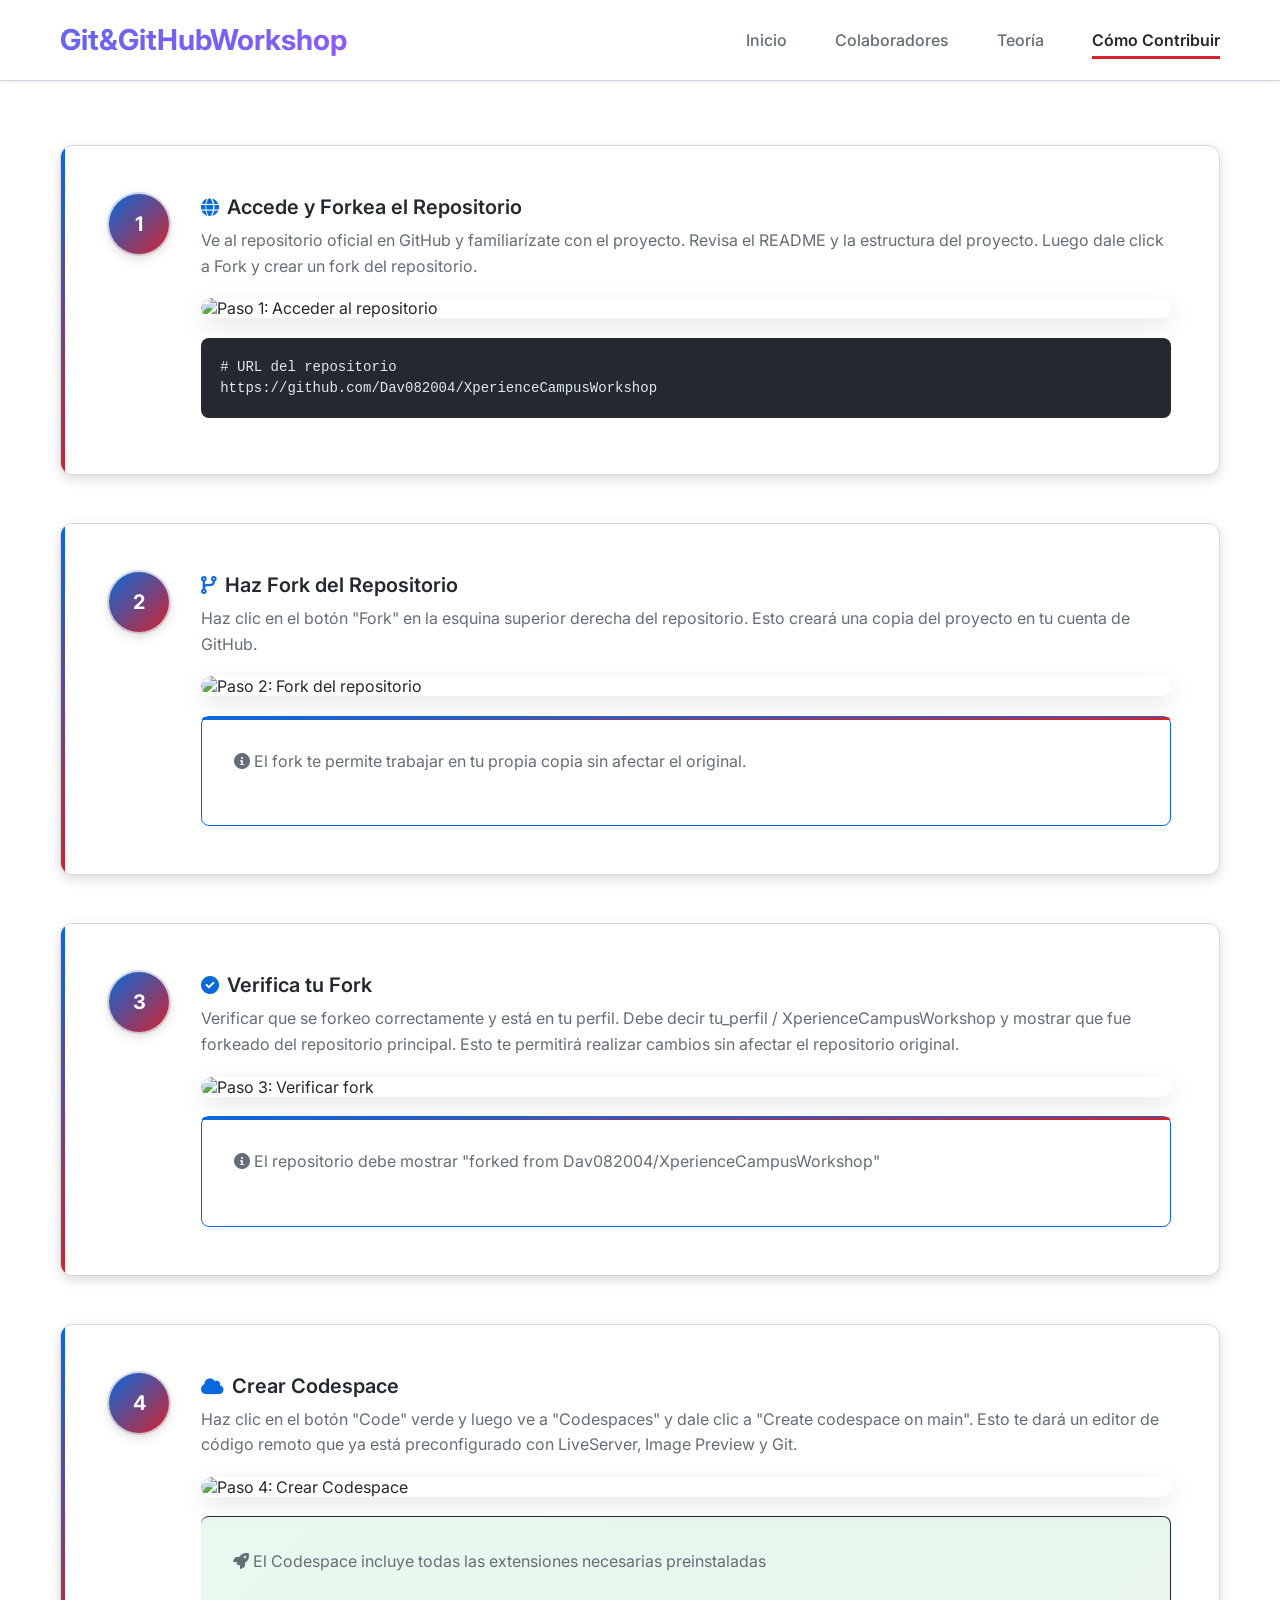
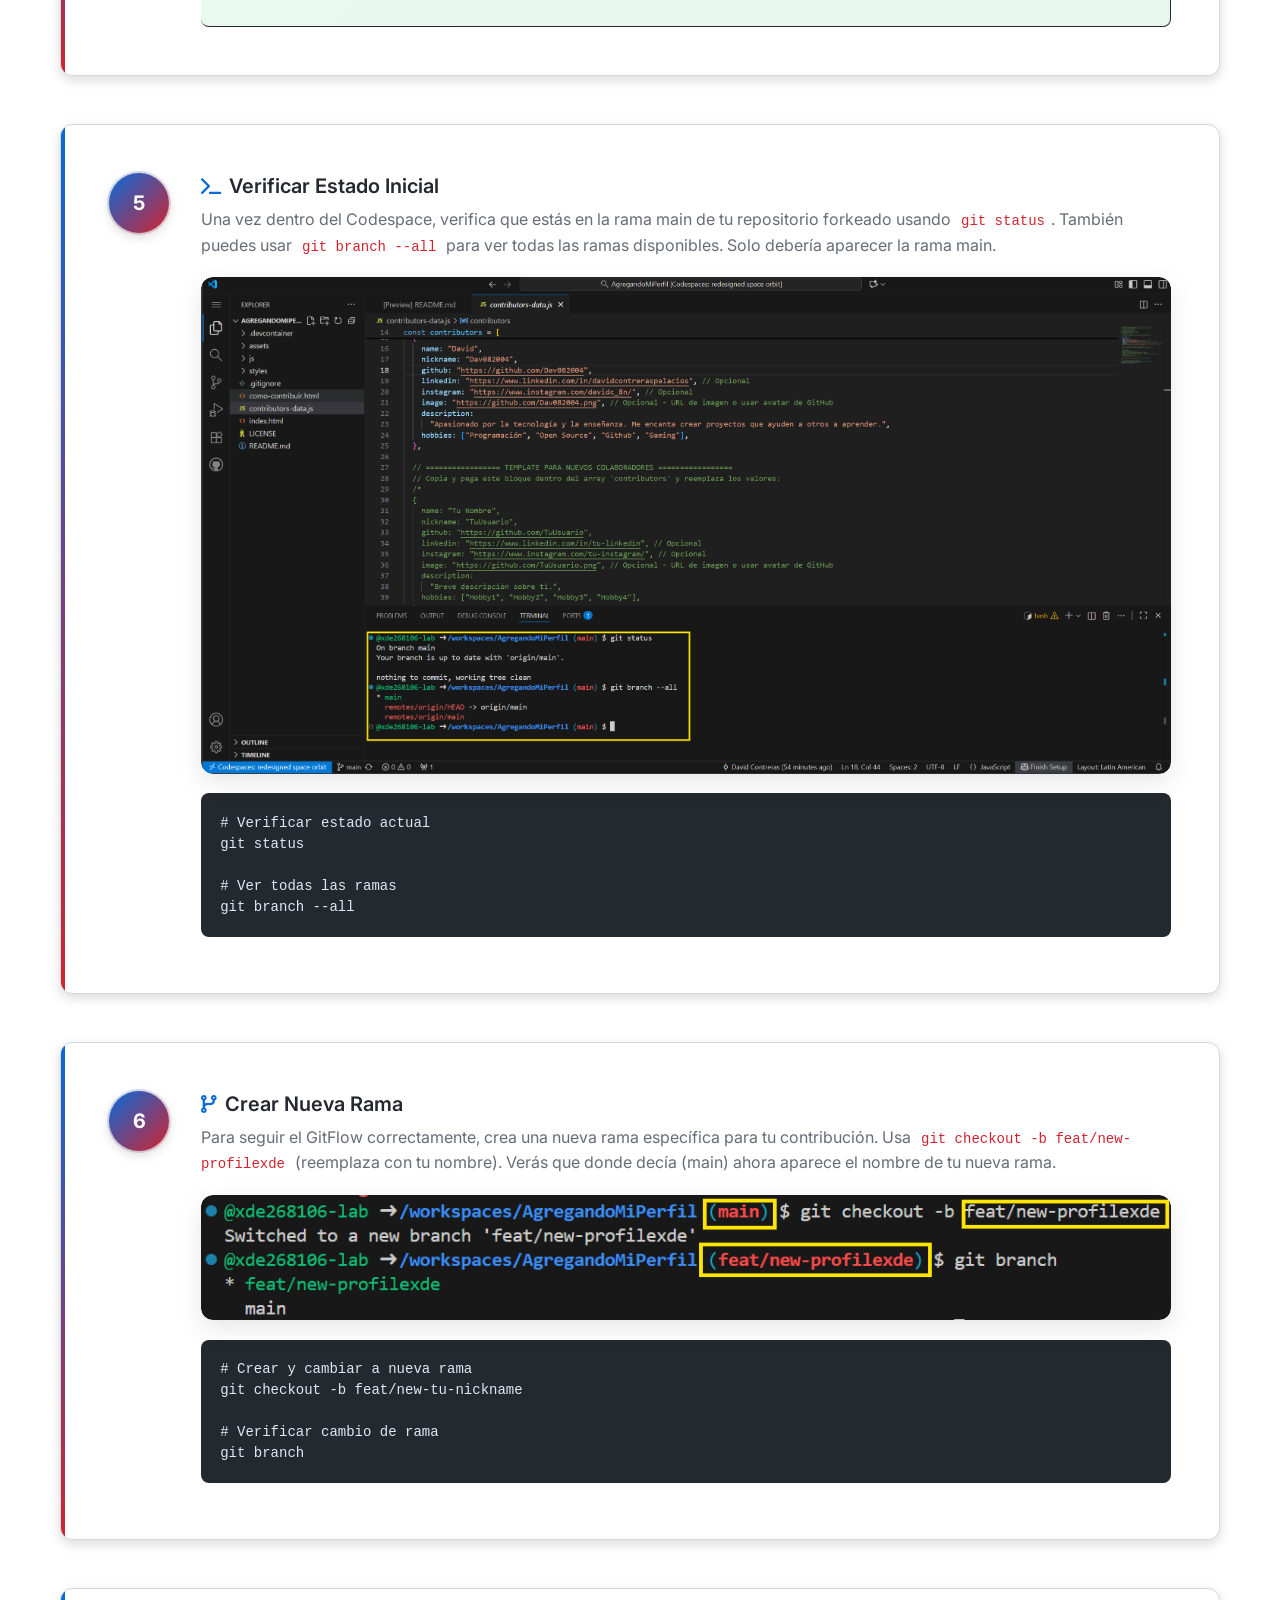
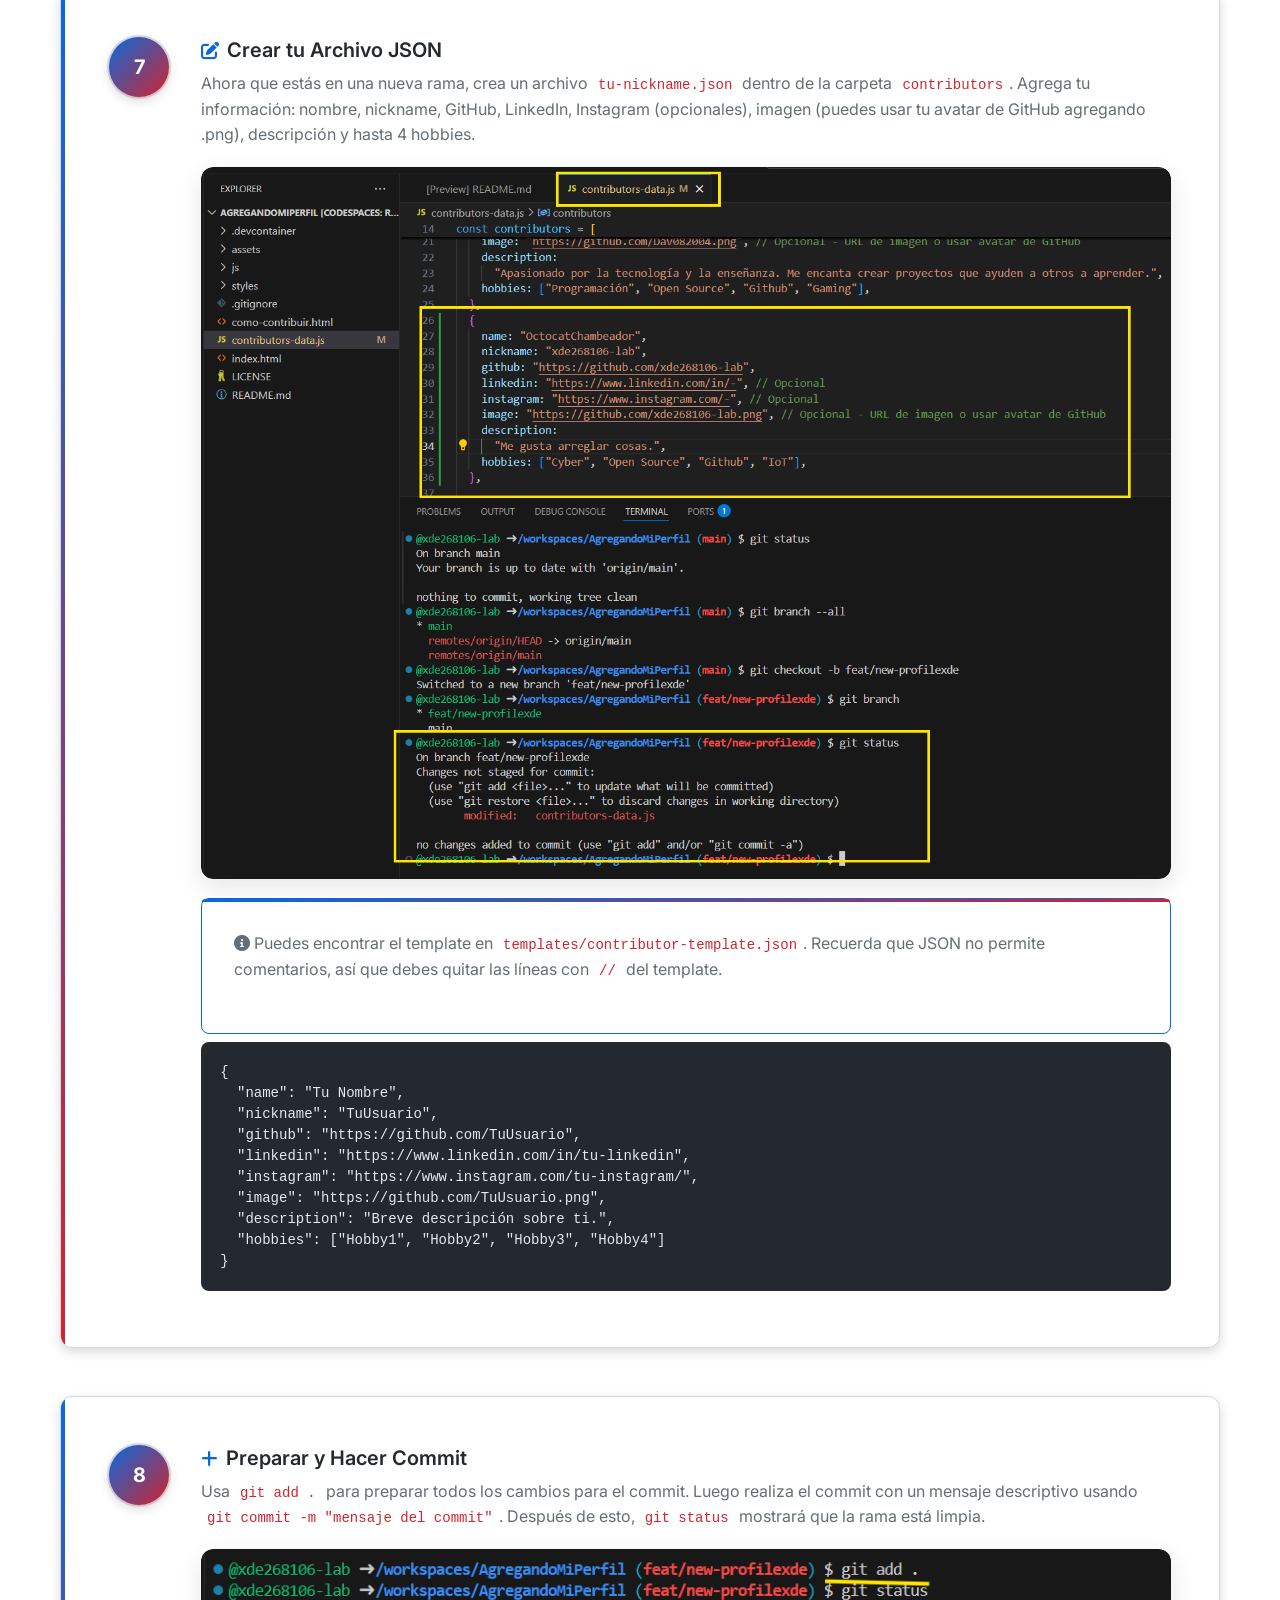
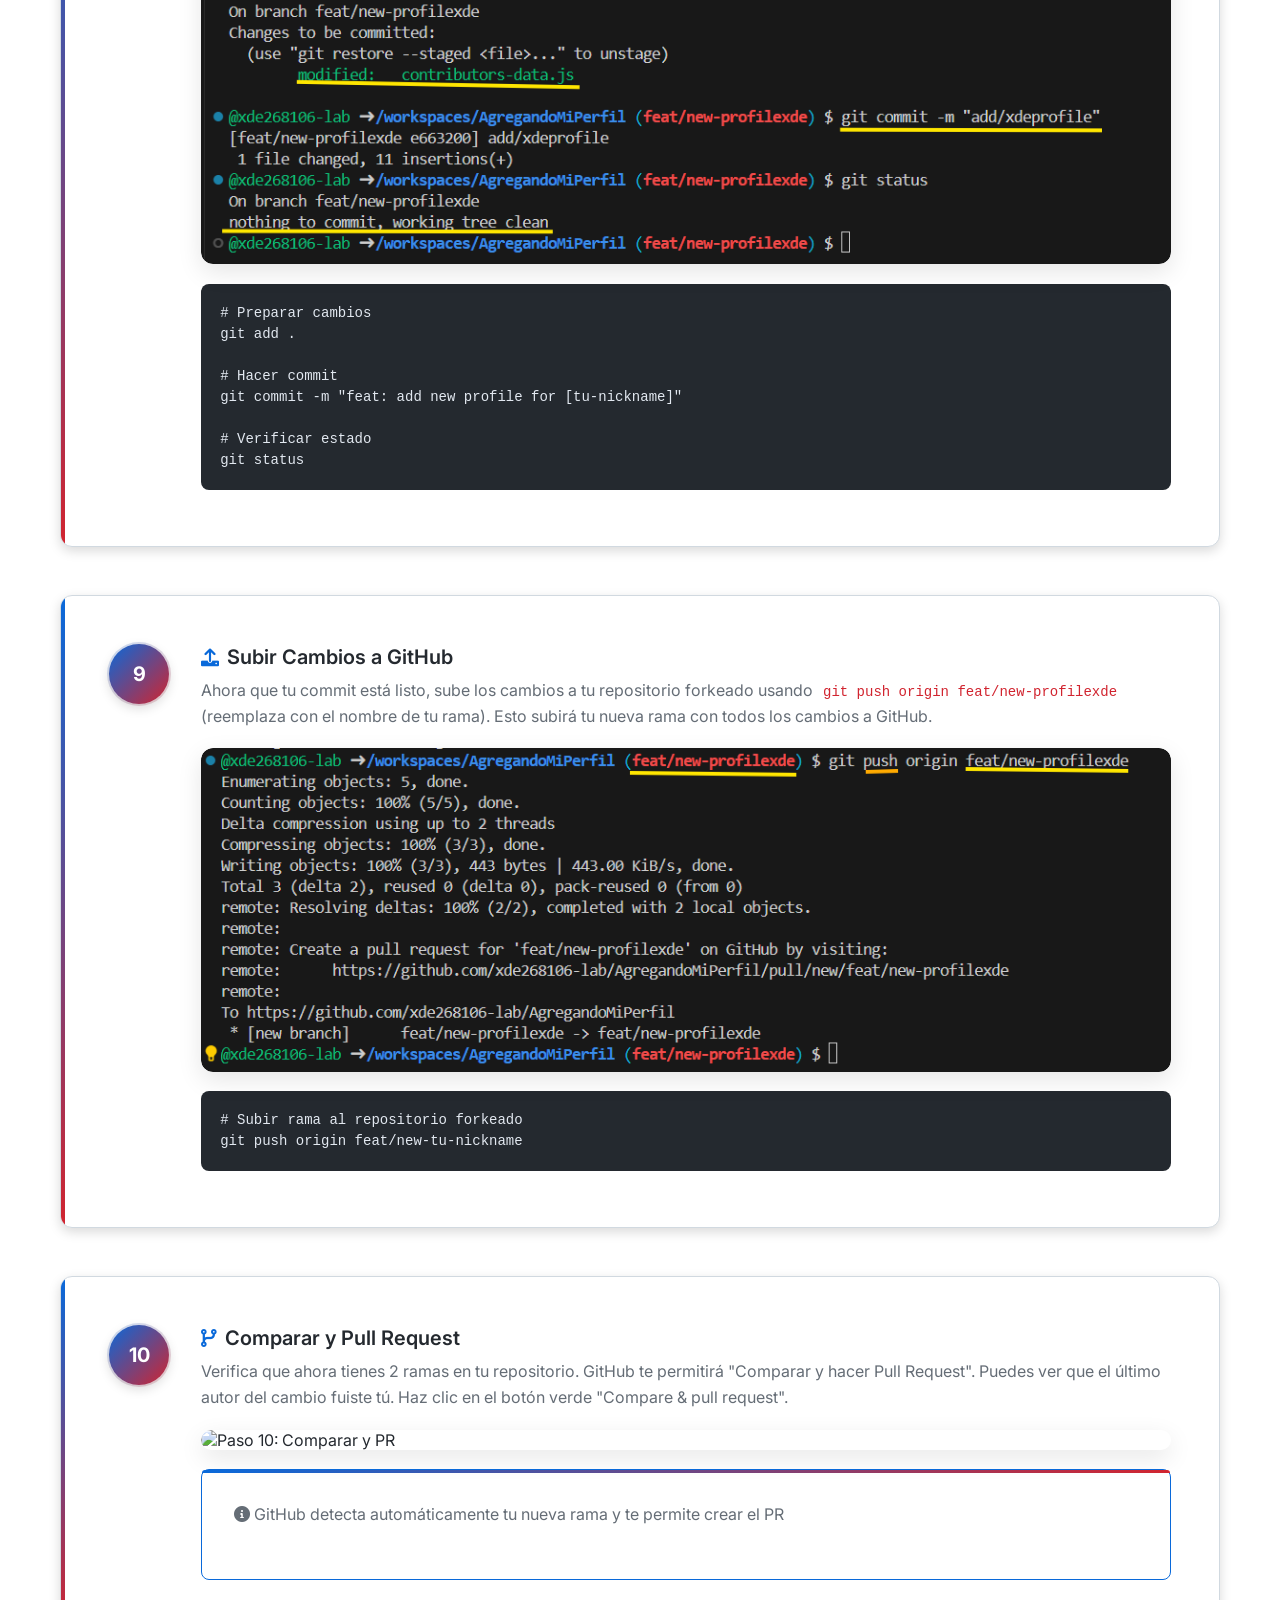
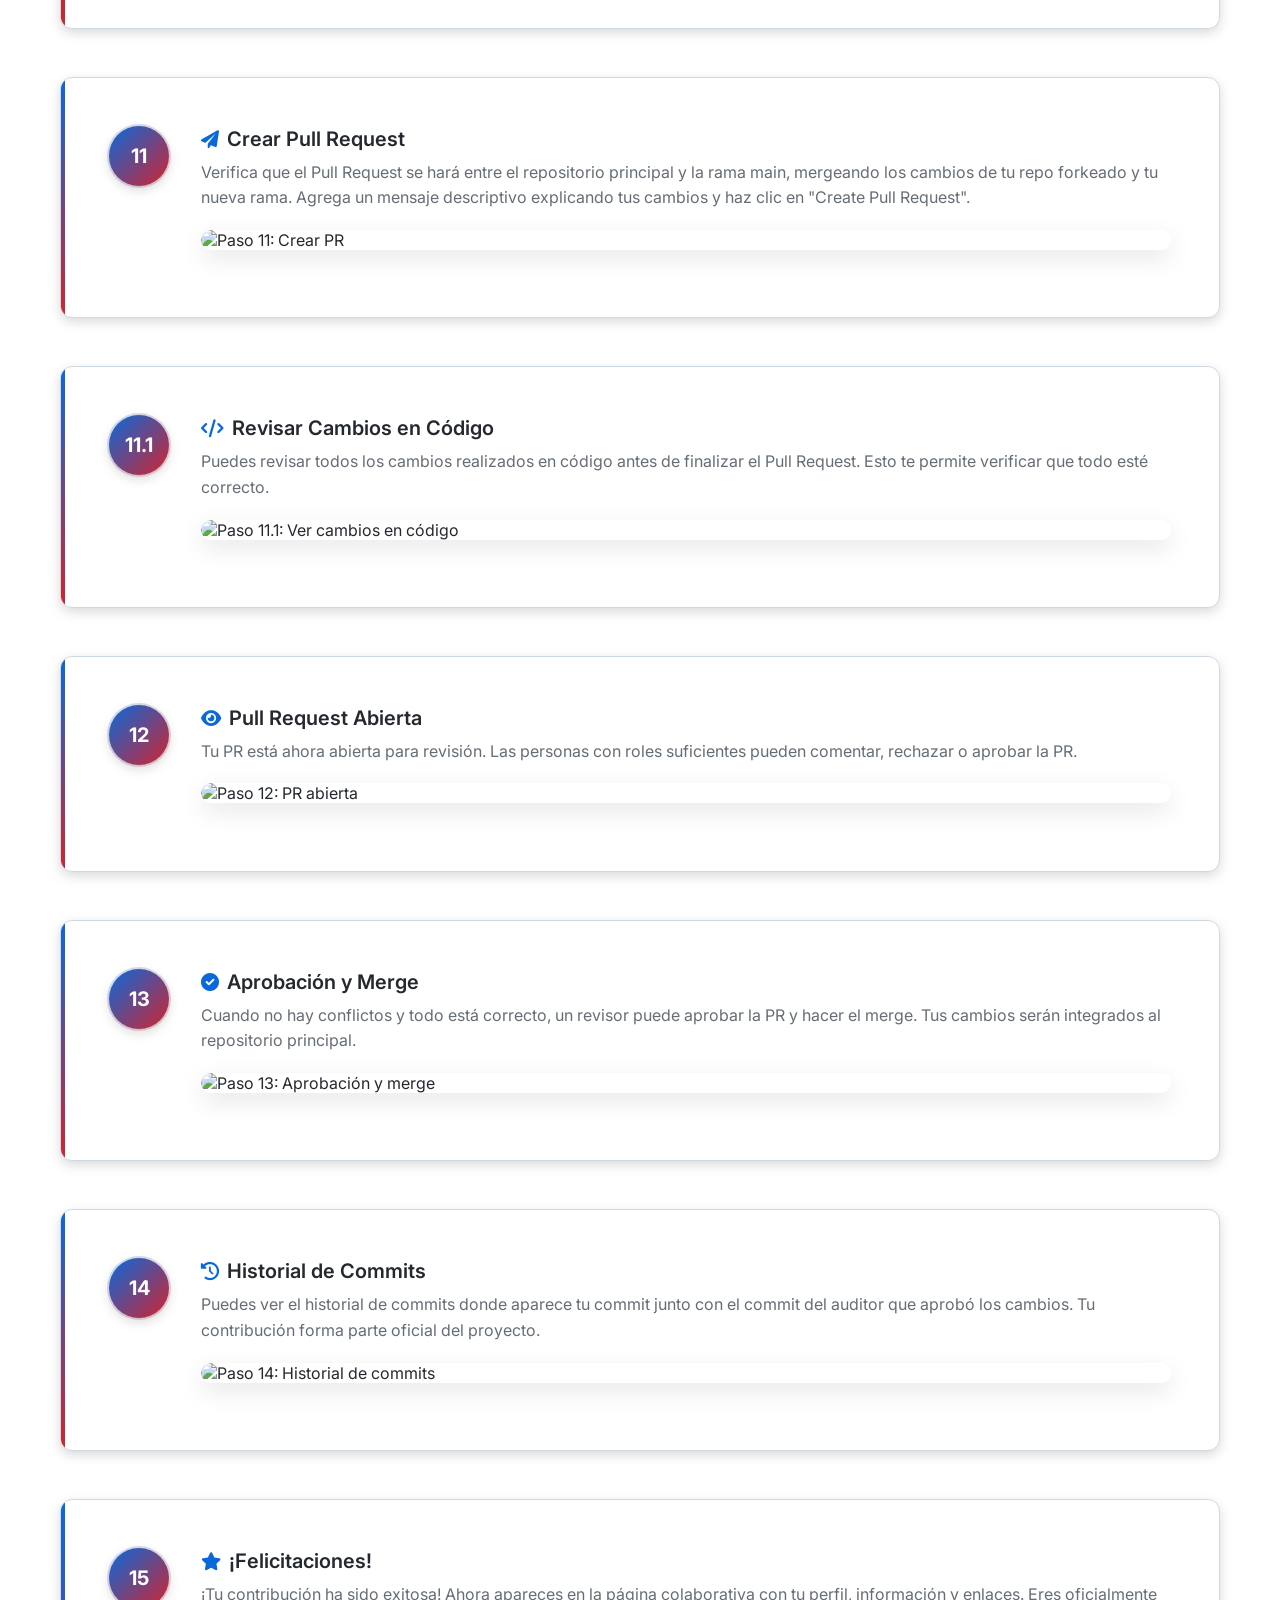
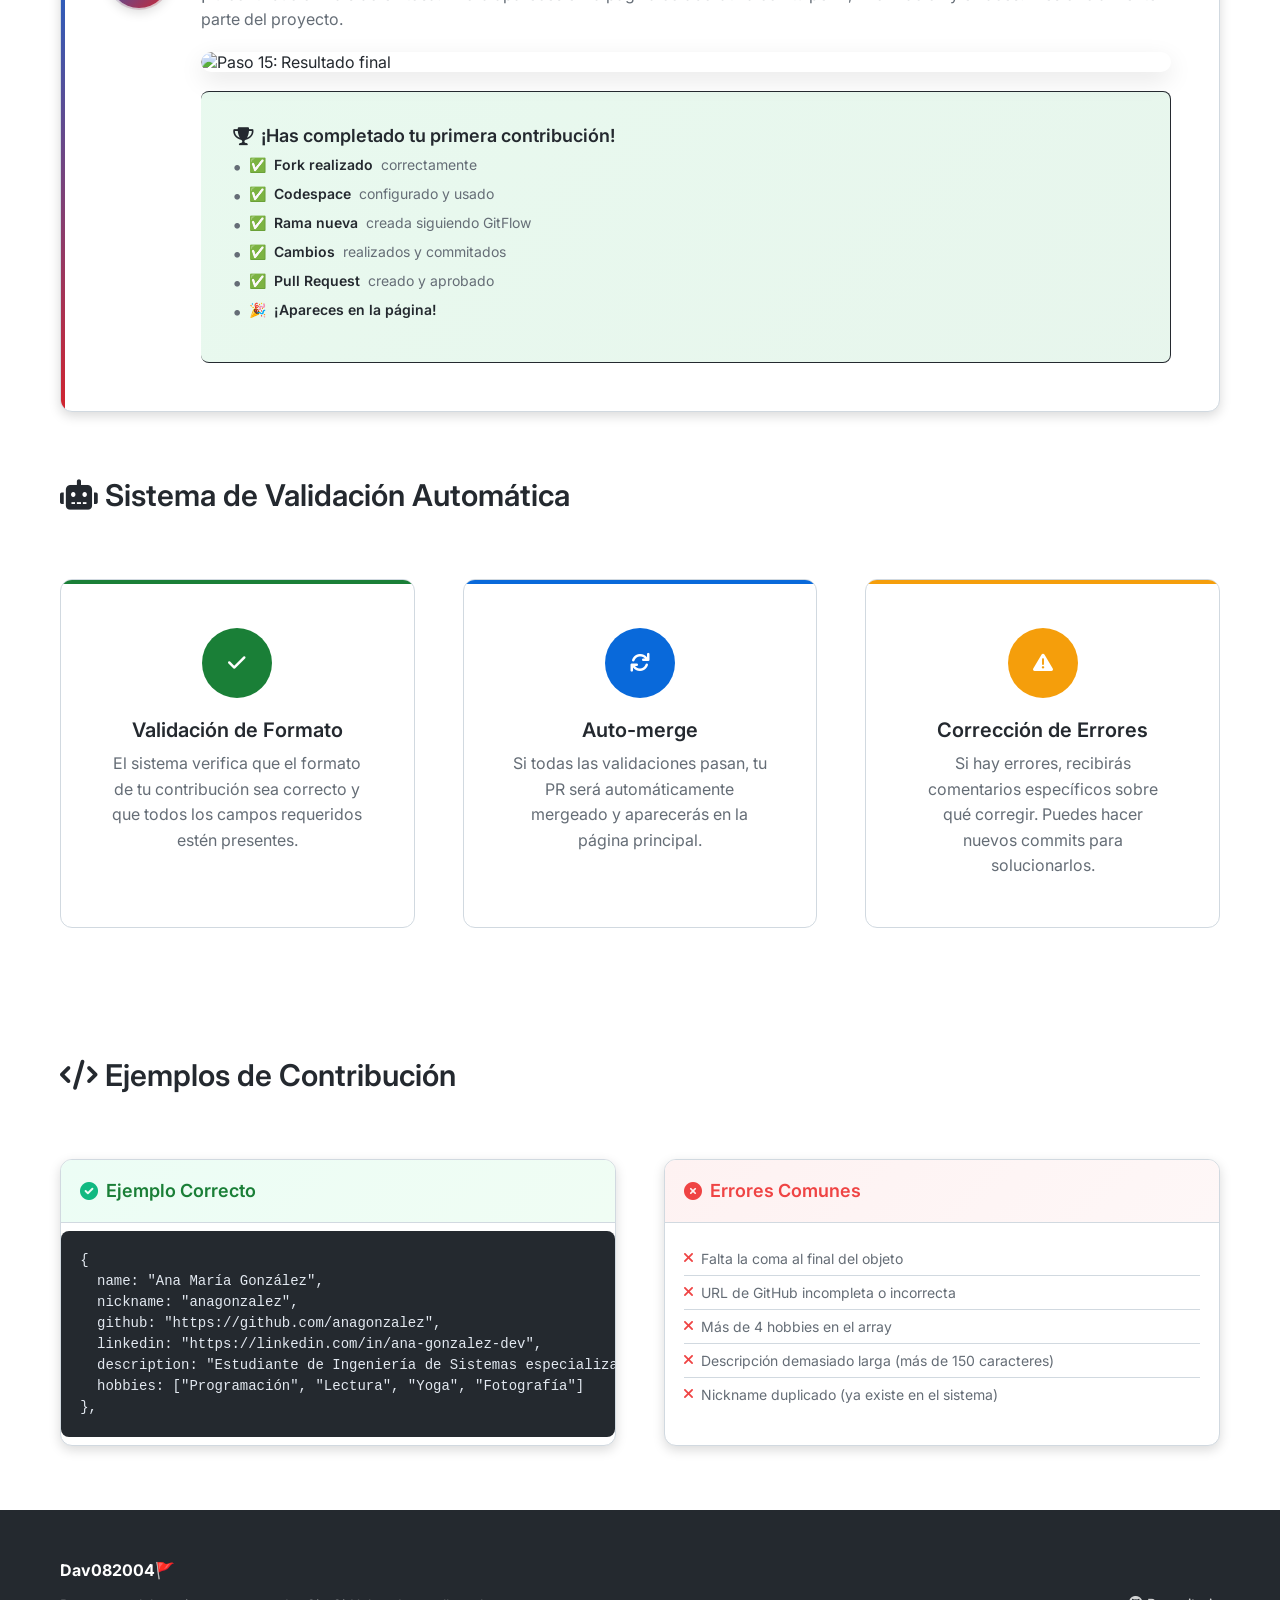
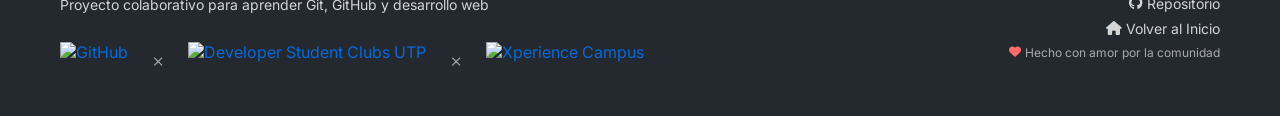
==== commit 7256516d: "feat: agregar modal para ampliar imágenes en la sección de contribuciones" ====
--- a/pages/como-contribuir-codespace.html
+++ b/pages/como-contribuir-codespace.html
@@ -39,6 +39,13 @@
     <!-- Overlay para menú móvil -->
     <div class="mobile-overlay" id="mobileOverlay"></div>
 
+    <!-- Modal para ampliar imágenes -->
+    <div id="imageModal" class="image-modal" style="display: none;">
+      <span class="modal-close" id="modalClose">&times;</span>
+      <img class="modal-content" id="modalImage">
+      <div class="modal-caption" id="modalCaption"></div>
+    </div>
+
     <!-- Main Content -->
     <main>
       <!-- Instrucciones para contribuir -->
@@ -59,9 +66,13 @@
                 </p>
                 <div class="step-image">
                   <img
-                    src="../assets/GuiaPasoAPasoV2/Paso1.png"
+                    src="../assets/guides-v2/Paso1.png"
                     alt="Paso 1: Acceder al repositorio"
-                    class="guide-image" />
+                    class="guide-image clickable-image"
+                    onclick="openImageModal(this)" />
+                  <div class="image-zoom-hint">
+                    <i class="fas fa-search-plus"></i> Click para ampliar
+                  </div>
                 </div>
                 <div class="code-example">
                   <pre><code># URL del repositorio
@@ -84,7 +95,7 @@
                 </p>
                 <div class="step-image">
                   <img
-                    src="../assets/GuiaPasoAPasoV2/Paso2.png"
+                    src="../assets/guides-v2/Paso2.png"
                     alt="Paso 2: Fork del repositorio"
                     class="guide-image" />
                 </div>
@@ -109,7 +120,7 @@
                 </p>
                 <div class="step-image">
                   <img
-                    src="../assets/GuiaPasoAPasoV2/Paso3.png"
+                    src="../assets/guides-v2/Paso3.png"
                     alt="Paso 3: Verificar fork"
                     class="guide-image" />
                 </div>
@@ -133,7 +144,7 @@
                 </p>
                 <div class="step-image">
                   <img
-                    src="../assets/GuiaPasoAPasoV2/Paso4.png"
+                    src="../assets/guides-v2/Paso4.png"
                     alt="Paso 4: Crear Codespace"
                     class="guide-image" />
                 </div>
@@ -157,7 +168,7 @@
                 </p>
                 <div class="step-image">
                   <img
-                    src="../assets/GuiaPasoAPasoV2/Paso5.png"
+                    src="../assets/guides-v2/Paso5.png"
                     alt="Paso 5: Verificar estado inicial"
                     class="guide-image" />
                 </div>
@@ -183,7 +194,7 @@
                 </p>
                 <div class="step-image">
                   <img
-                    src="../assets/GuiaPasoAPasoV2/Paso6.png"
+                    src="../assets/guides-v2/Paso6.png"
                     alt="Paso 6: Crear nueva rama"
                     class="guide-image" />
                 </div>
@@ -197,42 +208,43 @@
               </div>
             </div>
 
-            <!-- Paso 7: Editar Archivo -->
+            <!-- Paso 7: Crear Archivo JSON -->
             <div class="step">
               <div class="step-number">7</div>
               <div class="step-content">
-                <h3><i class="fas fa-edit"></i> Editar contributors-data.js</h3>
-                <p>
-                  Ahora que estás en una nueva rama, edita el archivo <code>contributors-data.js</code>. 
-                  Agrega tu información: nombre, nickname, GitHub, LinkedIn, Instagram (opcionales), 
-                  imagen (puedes usar tu avatar de GitHub agregando .png), descripción y hasta 4 hobbies.
-                </p>
-                <div class="step-image">
-                  <img
-                    src="../assets/GuiaPasoAPasoV2/Paso7.png"
-                    alt="Paso 7: Editar archivo"
-                    class="guide-image" />
+                <h3><i class="fas fa-edit"></i> Crear tu Archivo JSON</h3>
+                <p>
+                  Ahora que estás en una nueva rama, crea un archivo <code>tu-nickname.json</code> 
+                  dentro de la carpeta <code>contributors</code>. Agrega tu información: nombre, 
+                  nickname, GitHub, LinkedIn, Instagram (opcionales), imagen (puedes usar tu avatar 
+                  de GitHub agregando .png), descripción y hasta 4 hobbies.
+                </p>
+                <div class="step-image">
+                  <img
+                    src="../assets/guides-v2/Paso7.png"
+                    alt="Paso 7: Crear archivo JSON"
+                    class="guide-image" />
+                </div>
+                <div class="info-box">
+                  <p>
+                    <i class="fas fa-info-circle"></i> Puedes encontrar el template en 
+                    <code>templates/contributor-template.json</code>. Recuerda que JSON no permite 
+                    comentarios, así que debes quitar las líneas con <code>//</code> del template.
+                  </p>
                 </div>
                 <div class="code-example">
-                  <pre><code># Después de editar, verificar cambios
-git status
-
-# Deberías ver contributors-data.js modificado</code></pre>
-
-<div class="code-example">
-  <pre><code>{
-  name: "Tu Nombre",
-  nickname: "TuUsuario",
-  github: "https://github.com/TuUsuario",
-  linkedin: "https://www.linkedin.com/in/tu-linkedin", // Opcional
-  instagram: "https://www.instagram.com/tu-instagram/", // Opcional
-  image: "https://github.com/TuUsuario.png", // Opcional
-  description: "Breve descripción sobre ti.",
-  hobbies: ["Hobby1", "Hobby2", "Hobby3", "Hobby4"]
-},
-  </code></pre>
-</div>
-                </div>
+                  <pre><code>{
+  "name": "Tu Nombre",
+  "nickname": "TuUsuario",
+  "github": "https://github.com/TuUsuario",
+  "linkedin": "https://www.linkedin.com/in/tu-linkedin",
+  "instagram": "https://www.instagram.com/tu-instagram/",
+  "image": "https://github.com/TuUsuario.png",
+  "description": "Breve descripción sobre ti.",
+  "hobbies": ["Hobby1", "Hobby2", "Hobby3", "Hobby4"]
+}</code></pre>
+                </div>
+                
               </div>
             </div>
 
@@ -249,7 +261,7 @@
                 </p>
                 <div class="step-image">
                   <img
-                    src="../assets/GuiaPasoAPasoV2/Paso8.png"
+                    src="../assets/guides-v2/Paso8.png"
                     alt="Paso 8: Preparar commit"
                     class="guide-image" />
                 </div>
@@ -278,7 +290,7 @@
                 </p>
                 <div class="step-image">
                   <img
-                    src="../assets/GuiaPasoAPasoV2/Paso9.png"
+                    src="../assets/guides-v2/Paso9.png"
                     alt="Paso 9: Push a GitHub"
                     class="guide-image" />
                 </div>
@@ -301,7 +313,7 @@
                 </p>
                 <div class="step-image">
                   <img
-                    src="../assets/GuiaPasoAPasoV2/Paso10.png"
+                    src="../assets/guides-v2/Paso10.png"
                     alt="Paso 10: Comparar y PR"
                     class="guide-image" />
                 </div>
@@ -325,7 +337,7 @@
                 </p>
                 <div class="step-image">
                   <img
-                    src="../assets/GuiaPasoAPasoV2/Paso11.png"
+                    src="../assets/guides-v2/Paso11.png"
                     alt="Paso 11: Crear PR"
                     class="guide-image" />
                 </div>
@@ -343,7 +355,7 @@
                 </p>
                 <div class="step-image">
                   <img
-                    src="../assets/GuiaPasoAPasoV2/Paso11.1.png"
+                    src="../assets/guides-v2/Paso11.1.png"
                     alt="Paso 11.1: Ver cambios en código"
                     class="guide-image" />
                 </div>
@@ -361,7 +373,7 @@
                 </p>
                 <div class="step-image">
                   <img
-                    src="../assets/GuiaPasoAPasoV2/Paso12.png"
+                    src="../assets/guides-v2/Paso12.png"
                     alt="Paso 12: PR abierta"
                     class="guide-image" />
                 </div>
@@ -379,7 +391,7 @@
                 </p>
                 <div class="step-image">
                   <img
-                    src="../assets/GuiaPasoAPasoV2/Paso13.png"
+                    src="../assets/guides-v2/Paso13.png"
                     alt="Paso 13: Aprobación y merge"
                     class="guide-image" />
                 </div>
@@ -398,7 +410,7 @@
                 </p>
                 <div class="step-image">
                   <img
-                    src="../assets/GuiaPasoAPasoV2/Paso14.png"
+                    src="../assets/guides-v2/Paso14.png"
                     alt="Paso 14: Historial de commits"
                     class="guide-image" />
                 </div>
@@ -416,7 +428,7 @@
                 </p>
                 <div class="step-image">
                   <img
-                    src="../assets/GuiaPasoAPasoV2/Paso15.png"
+                    src="../assets/guides-v2/Paso15.png"
                     alt="Paso 15: Resultado final"
                     class="guide-image" />
                 </div>
@@ -555,15 +567,15 @@
               <div class="footer-partners">
                 <div class="partner-logos">
                   <a href="https://github.com" target="_blank" rel="noopener noreferrer" class="partner-link">
-                    <img src="../assets/Github.png" alt="GitHub" class="partner-logo" />
+                    <img src="../assets/images/Github.png" alt="GitHub" class="partner-logo" />
                   </a>
                   <span class="partner-separator">×</span>
                   <a href="https://www.linkedin.com/company/dsc-utp/" target="_blank" rel="noopener noreferrer" class="partner-link">
-                    <img src="../assets/Logo_DSCUTP.png" alt="Developer Student Clubs UTP" class="partner-logo" />
+                    <img src="../assets/logos/Logo_DSCUTP.png" alt="Developer Student Clubs UTP" class="partner-logo" />
                   </a>
                   <span class="partner-separator">×</span>
                   <a href="https://www.linkedin.com/company/xperience-campus/" target="_blank" rel="noopener noreferrer" class="partner-link">
-                    <img src="../assets/Logo_XperienceCampus.jpg" alt="Xperience Campus" class="partner-logo" />
+                    <img src="../assets/logos/Logo_XperienceCampus.jpg" alt="Xperience Campus" class="partner-logo" />
                   </a>
                 </div>
               </div>
@@ -593,5 +605,56 @@
 
     <script src="../js/como-contribuir.js"></script>
     <script src="../js/script.js"></script>
+    <script>
+      // Funcionalidad para ampliar imágenes
+      function openImageModal(img) {
+        const modal = document.getElementById('imageModal');
+        const modalImg = document.getElementById('modalImage');
+        
+        modal.style.display = 'flex';
+        modalImg.src = img.src;
+        document.body.style.overflow = 'hidden';
+      }
+
+      function closeImageModal() {
+        const modal = document.getElementById('imageModal');
+        modal.style.display = 'none';
+        document.body.style.overflow = 'auto';
+      }
+
+      // Cerrar modal al hacer click en la X
+      document.getElementById('modalClose').addEventListener('click', closeImageModal);
+
+      // Cerrar modal al hacer click fuera de la imagen
+      document.getElementById('imageModal').addEventListener('click', function(e) {
+        if (e.target === this) {
+          closeImageModal();
+        }
+      });
+
+      // Cerrar modal con la tecla ESC
+      document.addEventListener('keydown', function(e) {
+        if (e.key === 'Escape') {
+          closeImageModal();
+        }
+      });
+
+      // Agregar la clase clickable a todas las imágenes de guía
+      document.addEventListener('DOMContentLoaded', function() {
+        const guideImages = document.querySelectorAll('.guide-image:not(.clickable-image)');
+        guideImages.forEach(img => {
+          img.classList.add('clickable-image');
+          img.setAttribute('onclick', 'openImageModal(this)');
+          
+          // Agregar hint de zoom si no existe
+          if (!img.nextElementSibling || !img.nextElementSibling.classList.contains('image-zoom-hint')) {
+            const hint = document.createElement('div');
+            hint.className = 'image-zoom-hint';
+            hint.innerHTML = '<i class="fas fa-search-plus"></i> Click para ampliar';
+            img.parentElement.appendChild(hint);
+          }
+        });
+      });
+    </script>
   </body>
 </html>
--- a/styles/como-contribuir.css
+++ b/styles/como-contribuir.css
@@ -308,6 +308,160 @@
 }
 
 /* =====================================================
+   MODAL DE AMPLIACIÓN DE IMÁGENES
+   ===================================================== */
+.image-modal {
+  display: none;
+  position: fixed;
+  z-index: 10000;
+  padding: 60px;
+  left: 0;
+  top: 0;
+  width: 100%;
+  height: 100%;
+  overflow: auto;
+  background-color: rgba(0, 0, 0, 0.7);
+  backdrop-filter: blur(8px);
+  align-items: center;
+  justify-content: center;
+  animation: fadeIn 0.25s ease;
+}
+
+@keyframes fadeIn {
+  from {
+    opacity: 0;
+  }
+  to {
+    opacity: 1;
+  }
+}
+
+.modal-content {
+  max-width: 80%;
+  max-height: 80vh;
+  object-fit: contain;
+  border-radius: 8px;
+  box-shadow: 0 20px 60px rgba(0, 0, 0, 0.5);
+  animation: zoomIn 0.25s ease-out;
+}
+
+@keyframes zoomIn {
+  from {
+    transform: scale(0.95);
+    opacity: 0;
+  }
+  to {
+    transform: scale(1);
+    opacity: 1;
+  }
+}
+
+.modal-close {
+  position: absolute;
+  top: 25px;
+  right: 25px;
+  color: rgba(255, 255, 255, 0.9);
+  font-size: 32px;
+  font-weight: 300;
+  cursor: pointer;
+  transition: all 0.2s ease;
+  z-index: 10001;
+  width: 40px;
+  height: 40px;
+  display: flex;
+  align-items: center;
+  justify-content: center;
+  background: rgba(0, 0, 0, 0.4);
+  border-radius: 50%;
+  backdrop-filter: blur(10px);
+  line-height: 1;
+}
+
+.modal-close:hover,
+.modal-close:focus {
+  color: #fff;
+  background: rgba(0, 0, 0, 0.6);
+  transform: scale(1.1);
+}
+
+.modal-caption {
+  display: none;
+}
+
+/* Estilo para imágenes clicables */
+.clickable-image {
+  cursor: zoom-in;
+  position: relative;
+  transition: all 0.3s ease;
+}
+
+.clickable-image:hover {
+  filter: brightness(1.05);
+}
+
+.step-image {
+  position: relative;
+}
+
+.image-zoom-hint {
+  position: absolute;
+  bottom: 12px;
+  right: 12px;
+  background: rgba(0, 0, 0, 0.7);
+  color: white;
+  padding: 6px 12px;
+  border-radius: 6px;
+  font-size: 12px;
+  font-weight: 400;
+  opacity: 0;
+  transition: opacity 0.2s ease;
+  pointer-events: none;
+  display: flex;
+  align-items: center;
+  gap: 6px;
+  backdrop-filter: blur(10px);
+}
+
+.step-image:hover .image-zoom-hint {
+  opacity: 1;
+}
+
+.image-zoom-hint i {
+  font-size: 12px;
+}
+
+/* Responsive para el modal */
+@media (max-width: 768px) {
+  .image-modal {
+    padding: 20px;
+  }
+
+  .modal-content {
+    max-width: 95%;
+    max-height: 85vh;
+  }
+
+  .modal-close {
+    top: 15px;
+    right: 15px;
+    font-size: 28px;
+    width: 36px;
+    height: 36px;
+  }
+
+  .image-zoom-hint {
+    font-size: 11px;
+    padding: 5px 10px;
+    bottom: 8px;
+    right: 8px;
+  }
+
+  .image-zoom-hint i {
+    font-size: 11px;
+  }
+}
+
+/* =====================================================
    SECCIÓN DE VALIDACIONES
    ===================================================== */
 .validation-section {
